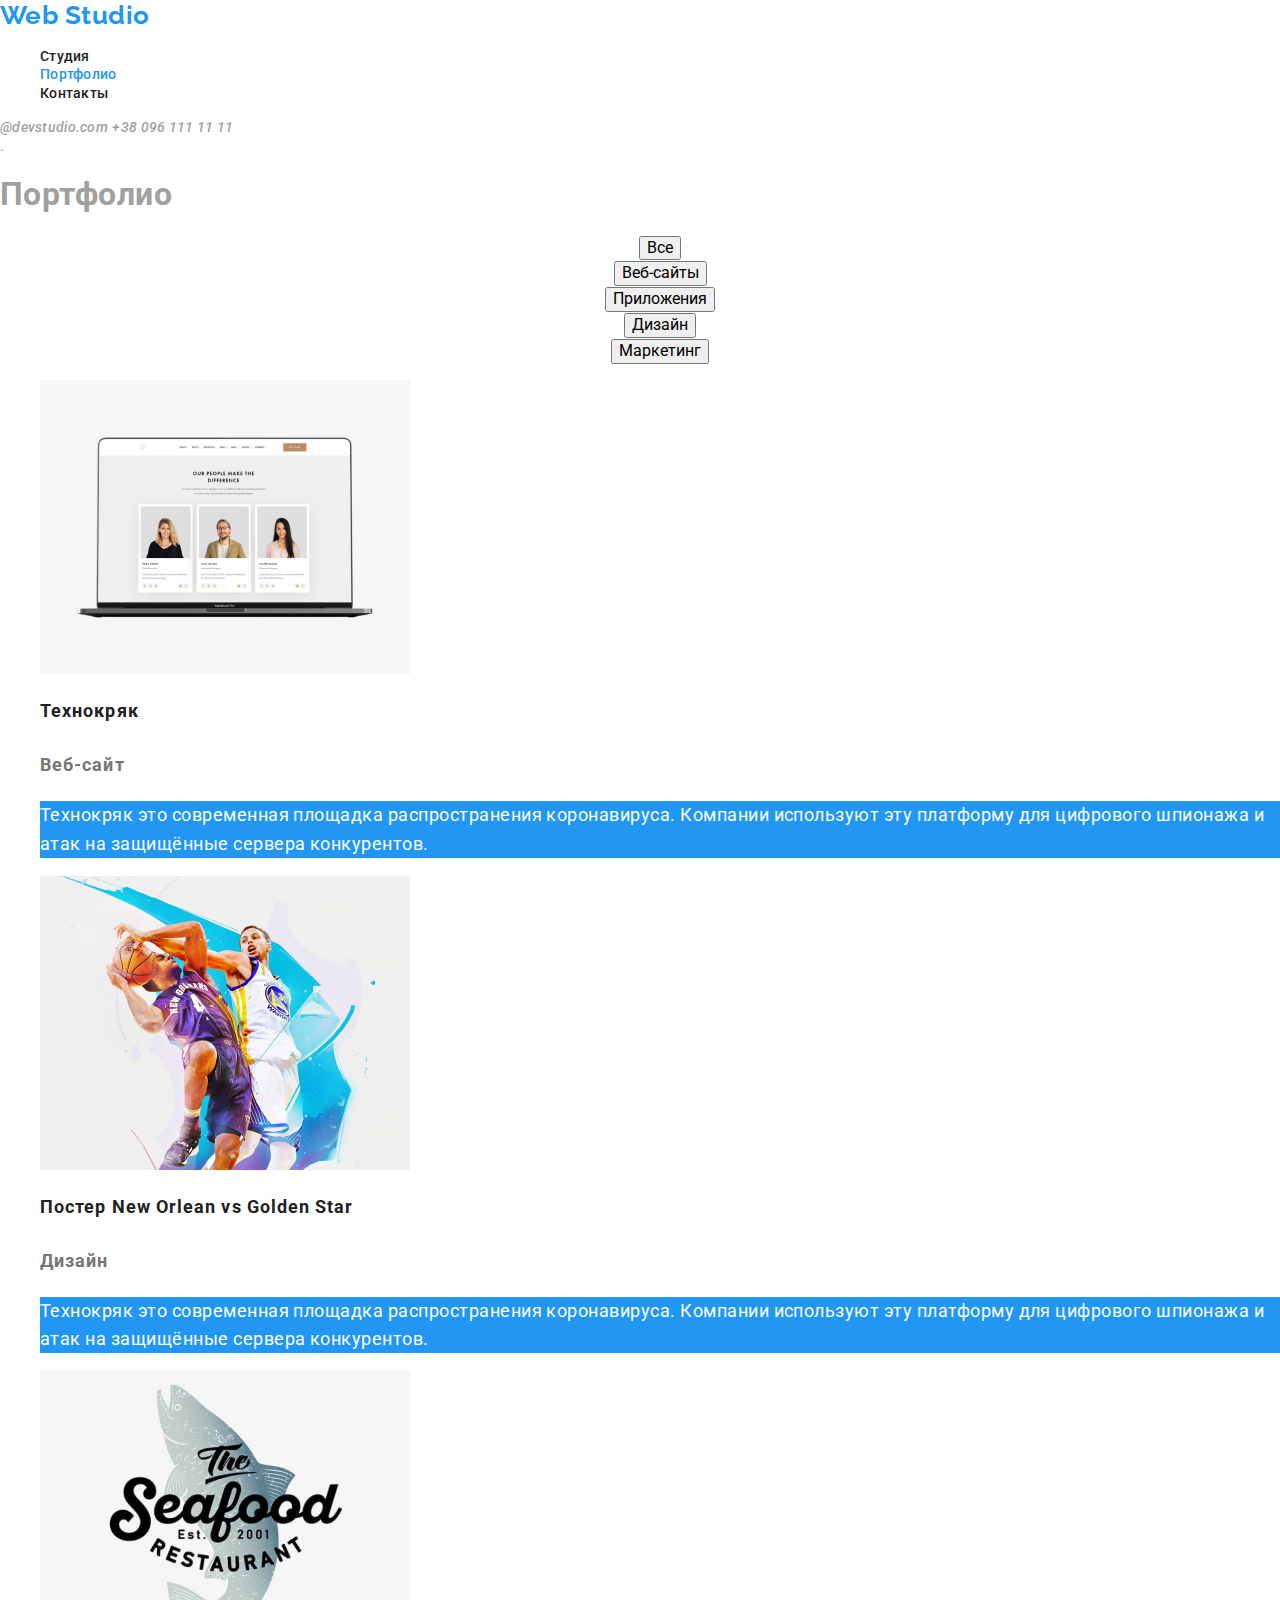
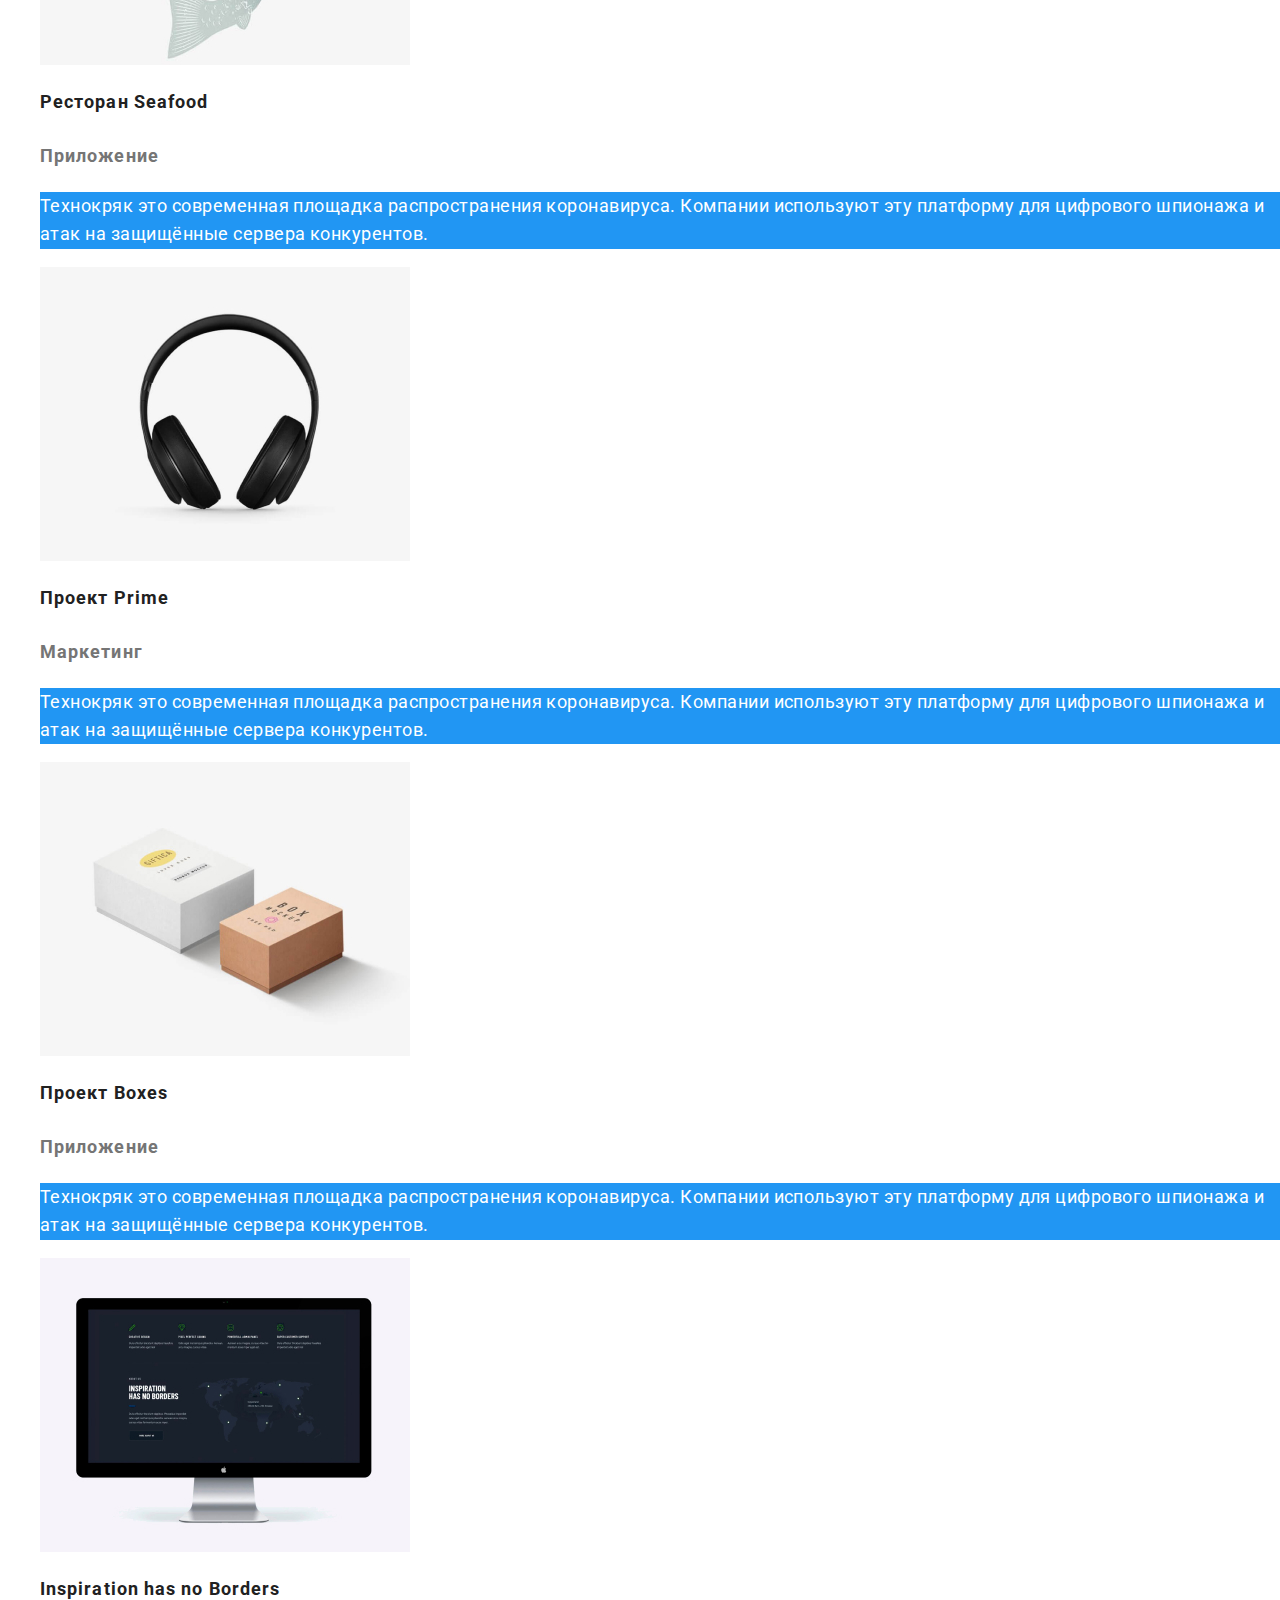
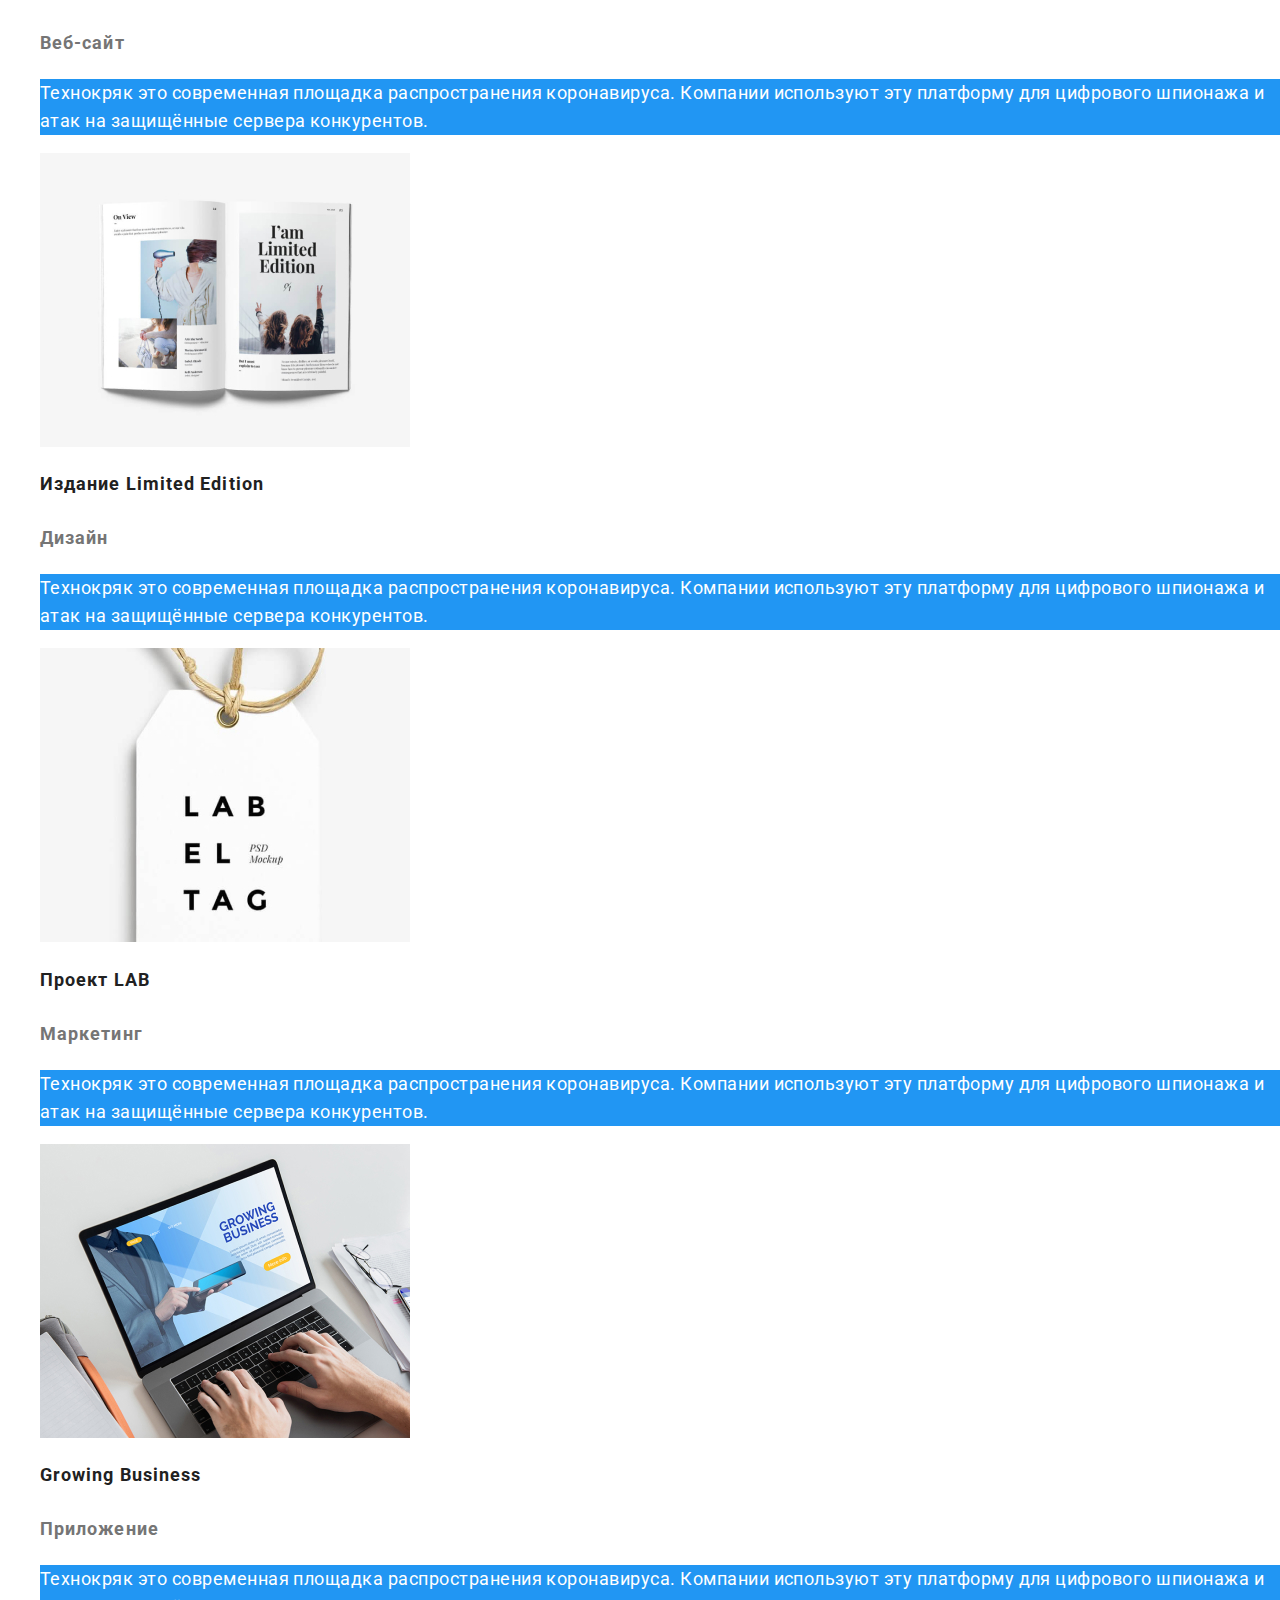
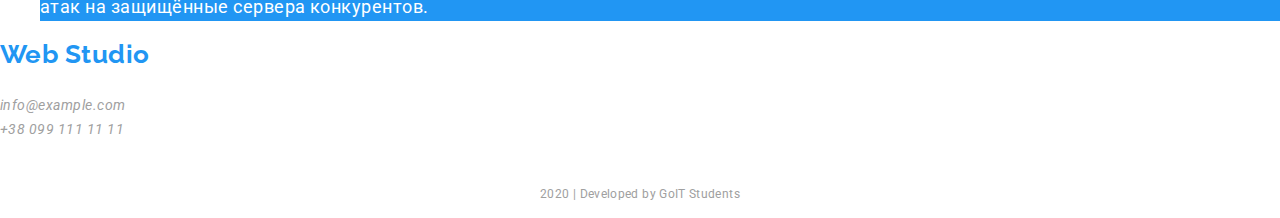
==== portfolio.html @ 9e02251f "clone repository" ====
<!DOCTYPE html>
<html lang="ru">
  <head>
    <meta charset="UTF-8" />
    <meta name="viewport" content="width=device-width, initial-scale=1.0" />
    <title>Document</title>
    <link
      href="https://fonts.googleapis.com/css2?family=Raleway:wght@700&family=Roboto:wght@400;500;700&display=swap"
      rel="stylesheet"
    />
    <link
      rel="stylesheet"
      href="https://cdnjs.cloudflare.com/ajax/libs/modern-normalize/0.6.0/modern-normalize.min.css"
    />
    <link rel="stylesheet" href="./css/styles.css" />
  </head>
  <body class="page">
    <header>
      <nav>
        <a href="./index.html" class="logo"> Web Studio</a>
        <ul class="site-nav">
          <li><a href="./index.html" class="link">Студия</a></li>
          <li><a href="./portfolio.html" class="link current">Портфолио</a></li>
          <li><a href="" class="link">Контакты</a></li>
        </ul>
      </nav>
      <address class="auth-nav">
        <a href="info@devstudio.com" class="adress-link"> @devstudio.com</a>
        <a href="tel:+380961111111" class="adress-link"> +38 096 111 11 11</a>
      </address>
    </header>
    .
    <main>
      <section class="portfolio-page">
        <h1>Портфолио</h1>
        <ul class="button-link">
          <li><button type="button">Все</button></li>
          <li><button type="button">Веб-сайты</button></li>
          <li><button type="button">Приложения</button></li>
          <li><button type="button">Дизайн</button></li>
          <li><button type="button">Маркетинг</button></li>
        </ul>
        <ul>
          <li>
            <a href="" class="portfolio-links">
              <img src="./img/portfolio1.jpg" alt="" />
              <h2 class="portfolio-titles">Технокряк</h2>
              <p class="portfolio-text">Веб-сайт</p>
              <p class="portfolio-text-accent">
                Технокряк это современная площадка распространения коронавируса.
                Компании используют эту платформу для цифрового шпионажа и атак
                на защищённые сервера конкурентов.
              </p>
            </a>
          </li>
          <li>
            <a href="" class="portfolio-links">
              <img src="./img/portfolio2.jpg" alt="" />
              <h2 class="portfolio-titles">Постер New Orlean vs Golden Star</h2>
              <p class="portfolio-text">Дизайн</p>
              <p class="portfolio-text-accent">
                Технокряк это современная площадка распространения коронавируса.
                Компании используют эту платформу для цифрового шпионажа и атак
                на защищённые сервера конкурентов.
              </p>
            </a>
          </li>
          <li>
            <a href="" class="portfolio-links">
              <img src="./img/portfolio3.jpg" alt="" />
              <h2 class="portfolio-titles">Ресторан Seafood</h2>
              <p class="portfolio-text">Приложение</p>
              <p class="portfolio-text-accent">
                Технокряк это современная площадка распространения коронавируса.
                Компании используют эту платформу для цифрового шпионажа и атак
                на защищённые сервера конкурентов.
              </p>
            </a>
          </li>
          <li>
            <a href="" class="portfolio-links">
              <img src="./img/portfolio4.jpg" alt="" />
              <h2 class="portfolio-titles">Проект Prime</h2>
              <p class="portfolio-text">Маркетинг</p>
              <p class="portfolio-text-accent">
                Технокряк это современная площадка распространения коронавируса.
                Компании используют эту платформу для цифрового шпионажа и атак
                на защищённые сервера конкурентов.
              </p>
            </a>
          </li>
          <li>
            <a href="" class="portfolio-links">
              <img src="./img/portfolio5.jpg" alt="" />
              <h2 class="portfolio-titles">Проект Boxes</h2>
              <p class="portfolio-text">Приложение</p>
              <p class="portfolio-text-accent">
                Технокряк это современная площадка распространения коронавируса.
                Компании используют эту платформу для цифрового шпионажа и атак
                на защищённые сервера конкурентов.
              </p>
            </a>
          </li>
          <li>
            <a href="" class="portfolio-links">
              <img src="./img/portfolio6.jpg" alt="" />
              <h2 class="portfolio-titles">Inspiration has no Borders</h2>
              <p class="portfolio-text">Веб-сайт</p>
              <p class="portfolio-text-accent">
                Технокряк это современная площадка распространения коронавируса.
                Компании используют эту платформу для цифрового шпионажа и атак
                на защищённые сервера конкурентов.
              </p>
            </a>
          </li>
          <li>
            <a href="" class="portfolio-links">
              <img src="./img/portfolio7.jpg" alt="" />
              <h2 class="portfolio-titles">Издание Limited Edition</h2>
              <p class="portfolio-text">Дизайн</p>
              <p class="portfolio-text-accent">
                Технокряк это современная площадка распространения коронавируса.
                Компании используют эту платформу для цифрового шпионажа и атак
                на защищённые сервера конкурентов.
              </p>
            </a>
          </li>
          <li>
            <a href="" class="portfolio-links">
              <img src="./img/portfolio8.jpg" alt="" />
              <h2 class="portfolio-titles">Проект LAB</h2>
              <p class="portfolio-text">Маркетинг</p>
              <p class="portfolio-text-accent">
                Технокряк это современная площадка распространения коронавируса.
                Компании используют эту платформу для цифрового шпионажа и атак
                на защищённые сервера конкурентов.
              </p>
            </a>
          </li>
          <li>
            <a href="" class="portfolio-links">
              <img src="./img/portfolio9.jpg" alt="" />
              <h2 class="portfolio-titles">Growing Business</h2>
              <p class="portfolio-text">Приложение</p>
              <p class="portfolio-text-accent">
                Технокряк это современная площадка распространения коронавируса.
                Компании используют эту платформу для цифрового шпионажа и атак
                на защищённые сервера конкурентов.
              </p>
            </a>
          </li>
        </ul>
      </section>
    </main>
    <footer>
      <div>
        <a href="./index.html" class="logo">Web Studio</a>
        <address>
          <span class="footer-title">г. Киев, пр-т Леси Украинки, 26</span>
          <br />
          <a href="info@example.com" class="footer-adress">info@example.com</a>
          <br />
          <a href="+380991111111" class="footer-adress">+38 099 111 11 11</a>
        </address>
      </div>
      <div>
        <b class="footer-title">присоединяйтесь</b>
        <ul>
          <li>
            <a
              href=""
              aria-label="ссылка на Instagram"
              class="socials-link"
            ></a>
          </li>
          <li><a href="" aria-label="Twitter" class="socials-link"></a></li>
          <li><a href="" aria-label="Facebook" class="socials-link"></a></li>
          <li><a href="" aria-label="linkedin" class="socials-link"></a></li>
        </ul>
      </div>
      <p class="last-line">2020 | Developed by GoIT Students</p>
    </footer>
  </body>
</html>
---- css/styles.css ----
:root {
  --primary-text-color: #a0a0a0;
  --title-text-color: #212121;
  --white-title-text-color: #ffffff;
  --accent-color: #2196f3;
  --footer-text-color: rgba(255, 255, 255, 0.6);
  --last-content: rgba(255, 255, 255, 0.4);
  --portfolio-button: #F5F4FA;
  --portfolio-text: #757575;
}
.page {
  background-color: var(--white-title-text-color);
  color: var(--primary-text-color);

  font-family: Roboto, sans-serif;
  letter-spacing: 0.03em;
}
ul {
  list-style: none;
}
.logo {
  color: var(--accent-color);
  font-family: Raleway, sans-serif;
  text-decoration: none;

  font-weight: 700;
  font-size: 26px;
  line-height: 1.19;
}
/*site-nav*/

.site-nav .link {
  color: var(--title-text-color);
  letter-spacing: 0.02em;
  text-decoration: none;

  font-weight: 500;
  font-size: 14px;
  line-height: 1.14;
}
.site-nav .link:hover,
.site-nav .link:focus {
  color: var(--accent-color);
}
.site-nav .link.current {
  color: var(--accent-color);
}
.auth-nav .adress-link {
  color: var(--primary-text-color);
  letter-spacing: 0.02em;
  text-decoration: none;

  font-weight: 500;
  font-size: 14px;
  line-height: 1.14;
}
.adress-link:hover,
.adress-link:focus {
  color: var(--accent-color);
}
/* main*/
.hero {
  letter-spacing: 0.06em;
}
.hero .hero-title,
.hero .hero-link {
  color: var(--white-title-text-color);
}
.hero .hero-title {
  font-weight: 900;
  font-size: 44px;
  line-height: 1.36;
  text-align: center;
  text-transform: uppercase;
}
.hero .button {
  font-weight: 700;
  font-size: 16px;
  line-height: 1.87;
  display: flex;
  align-items: center;
  text-align: center;
  text-decoration: none;
}

.section-title {
  color: var(--title-text-color);

  font-weight: 700;
  font-size: 36px;
  line-height: 1.17;
  text-align: center;
}
.advantages .advantages-title {
  color: var(--title-text-color);

  font-weight: 700;
  font-size: 14px;
  line-height: 1.14;
  text-transform: uppercase;
}
.advantages-text {
  font-size: 14px;
  line-height: 1.71;
}
.specialty-title {
  color: var(--white-title-text-color);

  font-weight: 700;
  font-size: 14px;
  line-height: 1.14;
  text-align: center;
  text-transform: uppercase;
}
.team-title {
  color: var(--title-text-color);

  font-weight: 500;
  font-size: 16px;
  line-height: 1.18;
  text-align: center;
}
.team-link:hover,
.team-link:focus {
  color: var(--accent-color);
}
.team-worker {
  font-size: 16px;
  line-height: 1.18;
  text-align: center;
}
.customers-link:hover,
.customers-link:focus {
  color: var(--accent-color);
}
.button {
  color: var(--white-title-text-color);
  background-color: var(--accent-color);
  font-family: inherit;
}
/*footer*/
.socials-link:hover,
.socials-link:focus {
  color: var(--accent-color);
}
.footer-title {
  color: var(--white-title-text-color);
  font-size: 14px;
  line-height: 1.71;
}
.footer-adress {
  color: var(--primary-text-color);
  font-size: 14px;
  line-height: 1.71;
  text-decoration: none;
}
.socials-link:hover,
.socials-link:focus {
  color: var(--accent-color);
}
.last-line {
  font-size: 12px;
  line-height: 2;
  text-align: center;
  letter-spacing: 0.03em;
}
/*portfolio*/
.button-link {
  color: var(--title-text-color);
  background-color: var(--portfolio-button)

  font-weight: 500;
  font-size: 16px;
  line-height: 1.62;
  text-align: center;
  
}
.portfolio-titles {
  color: var(--title-text-color);

  font-weight: 700;
  font-size: 18px;
  line-height: 2;
  letter-spacing: 0.06em;
}
.portfolio-text {
  color: var(--portfolio-text);
  font-weight: 700;
  font-size: 18px;
  line-height: 2;
  letter-spacing: 0.06em;
}
.portfolio-text-accent {
  color: var(--white-title-text-color);
  background-color: var(--accent-color);

  font-size: 18px;
  line-height: 1.56;
}
.portfolio-links {
  text-decoration: none;
}
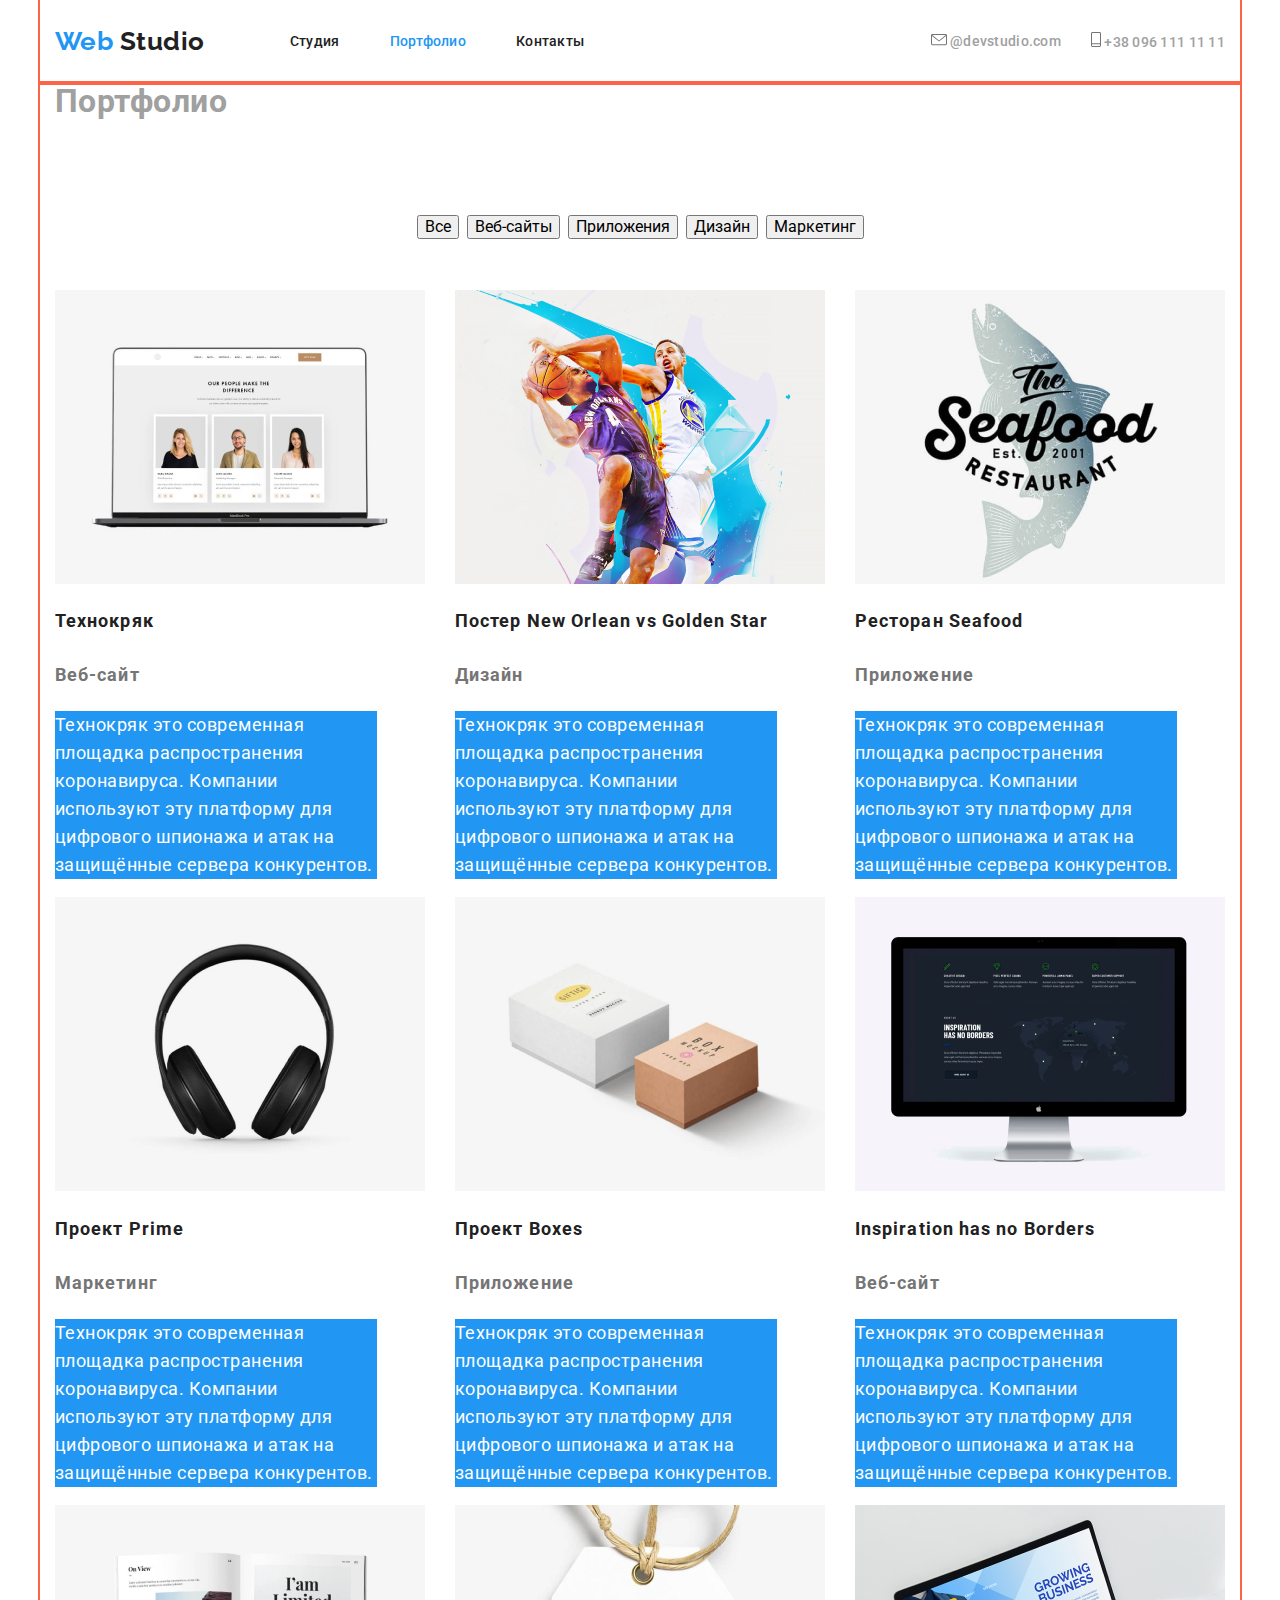
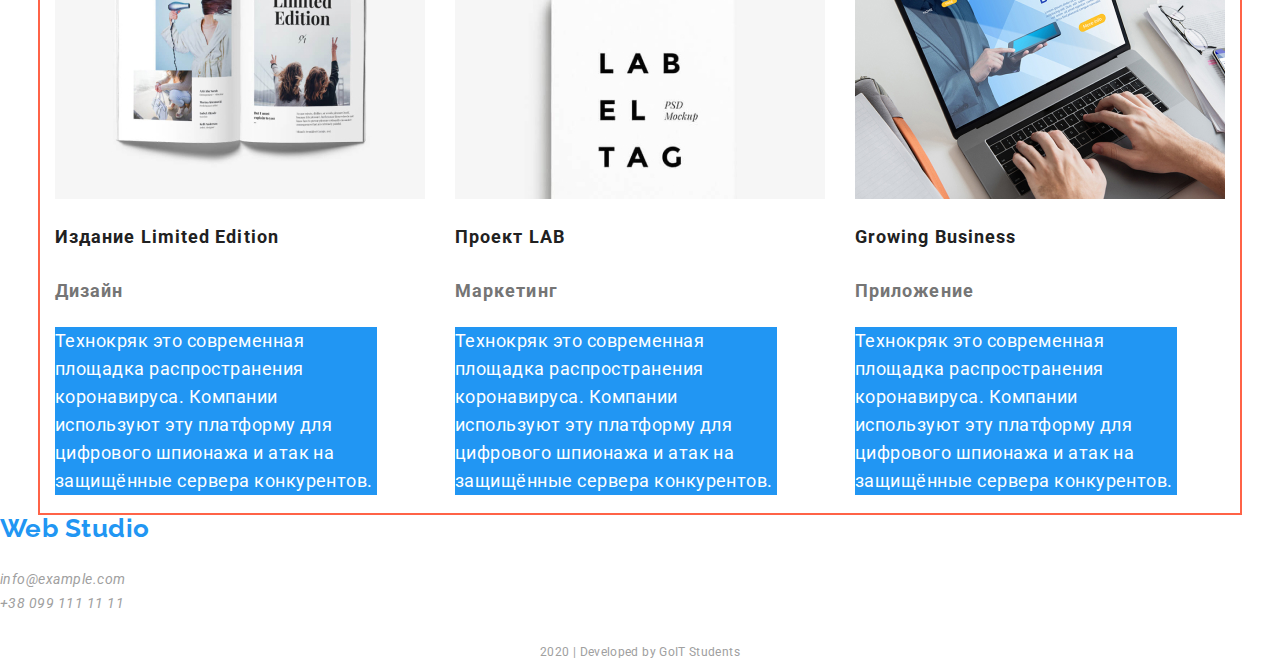
==== commit bb22a0e4: "half" ====
--- a/portfolio.html
+++ b/portfolio.html
@@ -1,184 +1,209 @@
-<!DOCTYPE html>
-<html lang="ru">
-  <head>
-    <meta charset="UTF-8" />
-    <meta name="viewport" content="width=device-width, initial-scale=1.0" />
-    <title>Document</title>
-    <link
-      href="https://fonts.googleapis.com/css2?family=Raleway:wght@700&family=Roboto:wght@400;500;700&display=swap"
-      rel="stylesheet"
-    />
-    <link
-      rel="stylesheet"
-      href="https://cdnjs.cloudflare.com/ajax/libs/modern-normalize/0.6.0/modern-normalize.min.css"
-    />
-    <link rel="stylesheet" href="./css/styles.css" />
-  </head>
-  <body class="page">
-    <header>
-      <nav>
-        <a href="./index.html" class="logo"> Web Studio</a>
-        <ul class="site-nav">
-          <li><a href="./index.html" class="link">Студия</a></li>
-          <li><a href="./portfolio.html" class="link current">Портфолио</a></li>
-          <li><a href="" class="link">Контакты</a></li>
-        </ul>
-      </nav>
-      <address class="auth-nav">
-        <a href="info@devstudio.com" class="adress-link"> @devstudio.com</a>
-        <a href="tel:+380961111111" class="adress-link"> +38 096 111 11 11</a>
-      </address>
-    </header>
-    .
-    <main>
-      <section class="portfolio-page">
-        <h1>Портфолио</h1>
-        <ul class="button-link">
-          <li><button type="button">Все</button></li>
-          <li><button type="button">Веб-сайты</button></li>
-          <li><button type="button">Приложения</button></li>
-          <li><button type="button">Дизайн</button></li>
-          <li><button type="button">Маркетинг</button></li>
-        </ul>
-        <ul>
-          <li>
-            <a href="" class="portfolio-links">
-              <img src="./img/portfolio1.jpg" alt="" />
-              <h2 class="portfolio-titles">Технокряк</h2>
-              <p class="portfolio-text">Веб-сайт</p>
-              <p class="portfolio-text-accent">
-                Технокряк это современная площадка распространения коронавируса.
-                Компании используют эту платформу для цифрового шпионажа и атак
-                на защищённые сервера конкурентов.
-              </p>
-            </a>
-          </li>
-          <li>
-            <a href="" class="portfolio-links">
-              <img src="./img/portfolio2.jpg" alt="" />
-              <h2 class="portfolio-titles">Постер New Orlean vs Golden Star</h2>
-              <p class="portfolio-text">Дизайн</p>
-              <p class="portfolio-text-accent">
-                Технокряк это современная площадка распространения коронавируса.
-                Компании используют эту платформу для цифрового шпионажа и атак
-                на защищённые сервера конкурентов.
-              </p>
-            </a>
-          </li>
-          <li>
-            <a href="" class="portfolio-links">
-              <img src="./img/portfolio3.jpg" alt="" />
-              <h2 class="portfolio-titles">Ресторан Seafood</h2>
-              <p class="portfolio-text">Приложение</p>
-              <p class="portfolio-text-accent">
-                Технокряк это современная площадка распространения коронавируса.
-                Компании используют эту платформу для цифрового шпионажа и атак
-                на защищённые сервера конкурентов.
-              </p>
-            </a>
-          </li>
-          <li>
-            <a href="" class="portfolio-links">
-              <img src="./img/portfolio4.jpg" alt="" />
-              <h2 class="portfolio-titles">Проект Prime</h2>
-              <p class="portfolio-text">Маркетинг</p>
-              <p class="portfolio-text-accent">
-                Технокряк это современная площадка распространения коронавируса.
-                Компании используют эту платформу для цифрового шпионажа и атак
-                на защищённые сервера конкурентов.
-              </p>
-            </a>
-          </li>
-          <li>
-            <a href="" class="portfolio-links">
-              <img src="./img/portfolio5.jpg" alt="" />
-              <h2 class="portfolio-titles">Проект Boxes</h2>
-              <p class="portfolio-text">Приложение</p>
-              <p class="portfolio-text-accent">
-                Технокряк это современная площадка распространения коронавируса.
-                Компании используют эту платформу для цифрового шпионажа и атак
-                на защищённые сервера конкурентов.
-              </p>
-            </a>
-          </li>
-          <li>
-            <a href="" class="portfolio-links">
-              <img src="./img/portfolio6.jpg" alt="" />
-              <h2 class="portfolio-titles">Inspiration has no Borders</h2>
-              <p class="portfolio-text">Веб-сайт</p>
-              <p class="portfolio-text-accent">
-                Технокряк это современная площадка распространения коронавируса.
-                Компании используют эту платформу для цифрового шпионажа и атак
-                на защищённые сервера конкурентов.
-              </p>
-            </a>
-          </li>
-          <li>
-            <a href="" class="portfolio-links">
-              <img src="./img/portfolio7.jpg" alt="" />
-              <h2 class="portfolio-titles">Издание Limited Edition</h2>
-              <p class="portfolio-text">Дизайн</p>
-              <p class="portfolio-text-accent">
-                Технокряк это современная площадка распространения коронавируса.
-                Компании используют эту платформу для цифрового шпионажа и атак
-                на защищённые сервера конкурентов.
-              </p>
-            </a>
-          </li>
-          <li>
-            <a href="" class="portfolio-links">
-              <img src="./img/portfolio8.jpg" alt="" />
-              <h2 class="portfolio-titles">Проект LAB</h2>
-              <p class="portfolio-text">Маркетинг</p>
-              <p class="portfolio-text-accent">
-                Технокряк это современная площадка распространения коронавируса.
-                Компании используют эту платформу для цифрового шпионажа и атак
-                на защищённые сервера конкурентов.
-              </p>
-            </a>
-          </li>
-          <li>
-            <a href="" class="portfolio-links">
-              <img src="./img/portfolio9.jpg" alt="" />
-              <h2 class="portfolio-titles">Growing Business</h2>
-              <p class="portfolio-text">Приложение</p>
-              <p class="portfolio-text-accent">
-                Технокряк это современная площадка распространения коронавируса.
-                Компании используют эту платформу для цифрового шпионажа и атак
-                на защищённые сервера конкурентов.
-              </p>
-            </a>
-          </li>
-        </ul>
-      </section>
-    </main>
-    <footer>
-      <div>
-        <a href="./index.html" class="logo">Web Studio</a>
-        <address>
-          <span class="footer-title">г. Киев, пр-т Леси Украинки, 26</span>
-          <br />
-          <a href="info@example.com" class="footer-adress">info@example.com</a>
-          <br />
-          <a href="+380991111111" class="footer-adress">+38 099 111 11 11</a>
-        </address>
-      </div>
-      <div>
-        <b class="footer-title">присоединяйтесь</b>
-        <ul>
-          <li>
-            <a
-              href=""
-              aria-label="ссылка на Instagram"
-              class="socials-link"
-            ></a>
-          </li>
-          <li><a href="" aria-label="Twitter" class="socials-link"></a></li>
-          <li><a href="" aria-label="Facebook" class="socials-link"></a></li>
-          <li><a href="" aria-label="linkedin" class="socials-link"></a></li>
-        </ul>
-      </div>
-      <p class="last-line">2020 | Developed by GoIT Students</p>
-    </footer>
-  </body>
-</html>
+<!DOCTYPE html>
+<html lang="ru">
+  <head>
+    <meta charset="UTF-8" />
+    <meta name="viewport" content="width=device-width, initial-scale=1.0" />
+    <title>Document</title>
+    <link
+      href="https://fonts.googleapis.com/css2?family=Raleway:wght@700&family=Roboto:wght@400;500;700&display=swap"
+      rel="stylesheet"
+    />
+    <link
+      rel="stylesheet"
+      href="https://cdnjs.cloudflare.com/ajax/libs/modern-normalize/0.6.0/modern-normalize.min.css"
+    />
+    <link rel="stylesheet" href="./css/styles.css" />
+  </head>
+  <body class="page">
+    <header>
+      <div class="container header">
+        <a href="./index.html" class="logo">
+          Web <span class="logo-color">Studio</span></a
+        >
+        <nav class="header-nav">
+          <ul class="site-nav">
+            <li class="item">
+              <a href="./index.html" class="link">Студия</a>
+            </li>
+            <li class="item">
+              <a href="./portfolio.html" class="link link current">Портфолио</a>
+            </li>
+            <li class="item"><a href="" class="link">Контакты</a></li>
+          </ul>
+        </nav>
+        <ul class="auth-nav">
+          <li class="adress">
+            <a href="info@devstudio.com" class="adress-link"
+              ><img src="./img/mail.svg" alt="письмо" /> @devstudio.com</a
+            >
+          </li>
+          <li class="adress">
+            <a href="tel:+380961111111" class="adress-link"
+              ><img src="./img/phone.svg" alt="телефон" /> +38 096 111 11 11</a
+            >
+          </li>
+        </ul>
+      </div>
+    </header>
+    <main>
+      <section class="portfolio-page">
+        <div class="container">
+          <h1 class="portfolio-main-title">Портфолио</h1>
+          <ul class="button-link">
+            <li class="button-item"><button type="button">Все</button></li>
+            <li class="button-item">
+              <button type="button">Веб-сайты</button>
+            </li>
+            <li class="button-item">
+              <button type="button">Приложения</button>
+            </li>
+            <li class="button-item"><button type="button">Дизайн</button></li>
+            <li class="button-item">
+              <button type="button">Маркетинг</button>
+            </li>
+          </ul>
+          <ul class="portfolio-list">
+            <li class="portfolio-item">
+              <a href="" class="portfolio-links">
+                <img src="./img/portfolio1.jpg" alt="" width="370" />
+                <h2 class="portfolio-titles">Технокряк</h2>
+                <p class="portfolio-text">Веб-сайт</p>
+                <p class="portfolio-text-accent">
+                  Технокряк это современная площадка распространения
+                  коронавируса. Компании используют эту платформу для цифрового
+                  шпионажа и атак на защищённые сервера конкурентов.
+                </p>
+              </a>
+            </li>
+            <li class="portfolio-item">
+              <a href="" class="portfolio-links">
+                <img src="./img/portfolio2.jpg" alt="" width="370" />
+                <h2 class="portfolio-titles">
+                  Постер New Orlean vs Golden Star
+                </h2>
+                <p class="portfolio-text">Дизайн</p>
+                <p class="portfolio-text-accent">
+                  Технокряк это современная площадка распространения
+                  коронавируса. Компании используют эту платформу для цифрового
+                  шпионажа и атак на защищённые сервера конкурентов.
+                </p>
+              </a>
+            </li>
+            <li class="portfolio-item">
+              <a href="" class="portfolio-links">
+                <img src="./img/portfolio3.jpg" alt="" width="370" />
+                <h2 class="portfolio-titles">Ресторан Seafood</h2>
+                <p class="portfolio-text">Приложение</p>
+                <p class="portfolio-text-accent">
+                  Технокряк это современная площадка распространения
+                  коронавируса. Компании используют эту платформу для цифрового
+                  шпионажа и атак на защищённые сервера конкурентов.
+                </p>
+              </a>
+            </li>
+            <li class="portfolio-item">
+              <a href="" class="portfolio-links">
+                <img src="./img/portfolio4.jpg" alt="" width="370" />
+                <h2 class="portfolio-titles">Проект Prime</h2>
+                <p class="portfolio-text">Маркетинг</p>
+                <p class="portfolio-text-accent">
+                  Технокряк это современная площадка распространения
+                  коронавируса. Компании используют эту платформу для цифрового
+                  шпионажа и атак на защищённые сервера конкурентов.
+                </p>
+              </a>
+            </li>
+            <li class="portfolio-item">
+              <a href="" class="portfolio-links">
+                <img src="./img/portfolio5.jpg" alt="" width="370" />
+                <h2 class="portfolio-titles">Проект Boxes</h2>
+                <p class="portfolio-text">Приложение</p>
+                <p class="portfolio-text-accent">
+                  Технокряк это современная площадка распространения
+                  коронавируса. Компании используют эту платформу для цифрового
+                  шпионажа и атак на защищённые сервера конкурентов.
+                </p>
+              </a>
+            </li>
+            <li class="portfolio-item">
+              <a href="" class="portfolio-links">
+                <img src="./img/portfolio6.jpg" alt="" width="370" />
+                <h2 class="portfolio-titles">Inspiration has no Borders</h2>
+                <p class="portfolio-text">Веб-сайт</p>
+                <p class="portfolio-text-accent">
+                  Технокряк это современная площадка распространения
+                  коронавируса. Компании используют эту платформу для цифрового
+                  шпионажа и атак на защищённые сервера конкурентов.
+                </p>
+              </a>
+            </li>
+            <li class="portfolio-item">
+              <a href="" class="portfolio-links">
+                <img src="./img/portfolio7.jpg" alt="" width="370" />
+                <h2 class="portfolio-titles">Издание Limited Edition</h2>
+                <p class="portfolio-text">Дизайн</p>
+                <p class="portfolio-text-accent">
+                  Технокряк это современная площадка распространения
+                  коронавируса. Компании используют эту платформу для цифрового
+                  шпионажа и атак на защищённые сервера конкурентов.
+                </p>
+              </a>
+            </li>
+            <li class="portfolio-item">
+              <a href="" class="portfolio-links">
+                <img src="./img/portfolio8.jpg" alt="" width="370" />
+                <h2 class="portfolio-titles">Проект LAB</h2>
+                <p class="portfolio-text">Маркетинг</p>
+                <p class="portfolio-text-accent">
+                  Технокряк это современная площадка распространения
+                  коронавируса. Компании используют эту платформу для цифрового
+                  шпионажа и атак на защищённые сервера конкурентов.
+                </p>
+              </a>
+            </li>
+            <li class="portfolio-item">
+              <a href="" class="portfolio-links">
+                <img src="./img/portfolio9.jpg" alt="" width="370" />
+                <h2 class="portfolio-titles">Growing Business</h2>
+                <p class="portfolio-text">Приложение</p>
+                <p class="portfolio-text-accent">
+                  Технокряк это современная площадка распространения
+                  коронавируса. Компании используют эту платформу для цифрового
+                  шпионажа и атак на защищённые сервера конкурентов.
+                </p>
+              </a>
+            </li>
+          </ul>
+        </div>
+      </section>
+    </main>
+    <footer>
+      <div>
+        <a href="./index.html" class="logo">Web Studio</a>
+        <address>
+          <span class="footer-title">г. Киев, пр-т Леси Украинки, 26</span>
+          <br />
+          <a href="info@example.com" class="footer-adress">info@example.com</a>
+          <br />
+          <a href="+380991111111" class="footer-adress">+38 099 111 11 11</a>
+        </address>
+      </div>
+      <div>
+        <b class="footer-title">присоединяйтесь</b>
+        <ul>
+          <li>
+            <a
+              href=""
+              aria-label="ссылка на Instagram"
+              class="socials-link"
+            ></a>
+          </li>
+          <li><a href="" aria-label="Twitter" class="socials-link"></a></li>
+          <li><a href="" aria-label="Facebook" class="socials-link"></a></li>
+          <li><a href="" aria-label="linkedin" class="socials-link"></a></li>
+        </ul>
+      </div>
+      <p class="last-line">2020 | Developed by GoIT Students</p>
+    </footer>
+  </body>
+</html>
--- a/css/styles.css
+++ b/css/styles.css
@@ -1,202 +1,372 @@
-:root {
-  --primary-text-color: #a0a0a0;
-  --title-text-color: #212121;
-  --white-title-text-color: #ffffff;
-  --accent-color: #2196f3;
-  --footer-text-color: rgba(255, 255, 255, 0.6);
-  --last-content: rgba(255, 255, 255, 0.4);
-  --portfolio-button: #F5F4FA;
-  --portfolio-text: #757575;
-}
-.page {
-  background-color: var(--white-title-text-color);
-  color: var(--primary-text-color);
-
-  font-family: Roboto, sans-serif;
-  letter-spacing: 0.03em;
-}
-ul {
-  list-style: none;
-}
-.logo {
-  color: var(--accent-color);
-  font-family: Raleway, sans-serif;
-  text-decoration: none;
-
-  font-weight: 700;
-  font-size: 26px;
-  line-height: 1.19;
-}
-/*site-nav*/
-
-.site-nav .link {
-  color: var(--title-text-color);
-  letter-spacing: 0.02em;
-  text-decoration: none;
-
-  font-weight: 500;
-  font-size: 14px;
-  line-height: 1.14;
-}
-.site-nav .link:hover,
-.site-nav .link:focus {
-  color: var(--accent-color);
-}
-.site-nav .link.current {
-  color: var(--accent-color);
-}
-.auth-nav .adress-link {
-  color: var(--primary-text-color);
-  letter-spacing: 0.02em;
-  text-decoration: none;
-
-  font-weight: 500;
-  font-size: 14px;
-  line-height: 1.14;
-}
-.adress-link:hover,
-.adress-link:focus {
-  color: var(--accent-color);
-}
-/* main*/
-.hero {
-  letter-spacing: 0.06em;
-}
-.hero .hero-title,
-.hero .hero-link {
-  color: var(--white-title-text-color);
-}
-.hero .hero-title {
-  font-weight: 900;
-  font-size: 44px;
-  line-height: 1.36;
-  text-align: center;
-  text-transform: uppercase;
-}
-.hero .button {
-  font-weight: 700;
-  font-size: 16px;
-  line-height: 1.87;
-  display: flex;
-  align-items: center;
-  text-align: center;
-  text-decoration: none;
-}
-
-.section-title {
-  color: var(--title-text-color);
-
-  font-weight: 700;
-  font-size: 36px;
-  line-height: 1.17;
-  text-align: center;
-}
-.advantages .advantages-title {
-  color: var(--title-text-color);
-
-  font-weight: 700;
-  font-size: 14px;
-  line-height: 1.14;
-  text-transform: uppercase;
-}
-.advantages-text {
-  font-size: 14px;
-  line-height: 1.71;
-}
-.specialty-title {
-  color: var(--white-title-text-color);
-
-  font-weight: 700;
-  font-size: 14px;
-  line-height: 1.14;
-  text-align: center;
-  text-transform: uppercase;
-}
-.team-title {
-  color: var(--title-text-color);
-
-  font-weight: 500;
-  font-size: 16px;
-  line-height: 1.18;
-  text-align: center;
-}
-.team-link:hover,
-.team-link:focus {
-  color: var(--accent-color);
-}
-.team-worker {
-  font-size: 16px;
-  line-height: 1.18;
-  text-align: center;
-}
-.customers-link:hover,
-.customers-link:focus {
-  color: var(--accent-color);
-}
-.button {
-  color: var(--white-title-text-color);
-  background-color: var(--accent-color);
-  font-family: inherit;
-}
-/*footer*/
-.socials-link:hover,
-.socials-link:focus {
-  color: var(--accent-color);
-}
-.footer-title {
-  color: var(--white-title-text-color);
-  font-size: 14px;
-  line-height: 1.71;
-}
-.footer-adress {
-  color: var(--primary-text-color);
-  font-size: 14px;
-  line-height: 1.71;
-  text-decoration: none;
-}
-.socials-link:hover,
-.socials-link:focus {
-  color: var(--accent-color);
-}
-.last-line {
-  font-size: 12px;
-  line-height: 2;
-  text-align: center;
-  letter-spacing: 0.03em;
-}
-/*portfolio*/
-.button-link {
-  color: var(--title-text-color);
-  background-color: var(--portfolio-button)
-
-  font-weight: 500;
-  font-size: 16px;
-  line-height: 1.62;
-  text-align: center;
-  
-}
-.portfolio-titles {
-  color: var(--title-text-color);
-
-  font-weight: 700;
-  font-size: 18px;
-  line-height: 2;
-  letter-spacing: 0.06em;
-}
-.portfolio-text {
-  color: var(--portfolio-text);
-  font-weight: 700;
-  font-size: 18px;
-  line-height: 2;
-  letter-spacing: 0.06em;
-}
-.portfolio-text-accent {
-  color: var(--white-title-text-color);
-  background-color: var(--accent-color);
-
-  font-size: 18px;
-  line-height: 1.56;
-}
-.portfolio-links {
-  text-decoration: none;
+
+:root {
+  --primary-text-color: #a0a0a0;
+  --title-text-color: #212121;
+  --white-title-text-color: #ffffff;
+  --accent-color: #2196f3;
+  --footer-text-color: rgba(255, 255, 255, 0.6);
+  --last-content: rgba(255, 255, 255, 0.4);
+  --portfolio-button: #F5F4FA;
+  --portfolio-text: #757575;
+  --background-color-footer: #2F303A;
+}
+
+
+
+.page {
+  background-color: var(--white-title-text-color);
+  color: var(--primary-text-color);
+
+  font-family: Roboto, sans-serif;
+  letter-spacing: 0.03em;
+}
+ul {
+  list-style: none;
+  margin-top: 0px;
+  margin-bottom: 0px;
+}
+.logo {
+  color: var(--accent-color);
+  font-family: Raleway, sans-serif;
+  text-decoration: none;
+
+  font-weight: 700;
+  font-size: 26px;
+  line-height: 1.19;
+  margin-right: 85px;
+}
+.logo-color {
+  color: var(--title-text-color);
+}
+.logo-color-footer {
+  color: var(--white-title-text-color);
+}
+.container {
+  margin-left: auto;
+  margin-right: auto;
+  width: 1200px;
+  padding-left: 15px;
+  padding-right: 15px;
+  outline: 2px solid tomato;
+}
+.section {
+  padding-top: 94px;
+  padding-bottom: 94px;
+}
+
+/*site-nav*/
+
+.container.header {
+  display: flex;
+  align-items: center;
+
+}
+.site-nav {
+  display: flex;
+  padding-left: 0px;
+}
+.site-nav .item:not(:last-child) {
+  margin-right: 50px;
+} 
+.site-nav .link {
+  padding-top: 32px;
+  padding-bottom: 32px;
+  display: block;
+  color: var(--title-text-color);
+  
+  letter-spacing: 0.02em;
+  text-decoration: none;
+  font-weight: 500;
+  font-size: 14px;
+  line-height: 1.14;
+  
+}
+.site-nav .link:hover,
+.site-nav .link:focus {
+  color: var(--accent-color);
+}
+.site-nav .link.current {
+  color: var(--accent-color);
+}
+.auth-nav {
+  display: flex;
+  padding-left: 0px;
+  margin-left: auto;
+  align-items: center;
+}
+.auth-nav .adress:not(:last-child) {
+  margin-right: 30px;
+}
+.auth-nav .adress-link {
+  padding-top: 32px;
+  padding-bottom: 32px;
+  display: block;
+  color: var(--primary-text-color);
+  letter-spacing: 0.02em;
+  text-decoration: none;
+
+  font-weight: 500;
+  font-size: 14px;
+  line-height: 1.14;
+}
+.adress-link:hover,
+.adress-link:focus {
+  color: var(--accent-color);
+}
+
+/* main*/
+
+.hero {
+  letter-spacing: 0.06em;
+  text-align: center;
+}
+.hero .hero-title,
+.hero .hero-link {
+  color: var(--white-title-text-color);
+}
+.hero .hero-title {
+  margin-top: 0px;
+  margin-bottom: 0px;
+  font-weight: 900;
+  font-size: 44px;
+  line-height: 1.36;
+  text-transform: uppercase;
+
+  background-color: blue;
+}
+.hero .button {
+  margin-top: 30px;
+
+  font-weight: 700;   
+  font-size: 16px;
+  line-height: 1.87;
+}
+.section-title {
+  color: var(--title-text-color);
+
+  font-weight: 700;
+  font-size: 36px;
+  line-height: 1.17;
+  text-align: center;
+  margin-top: 0px;
+  margin-bottom: 0px;
+}
+.section-title.skills {
+  margin-top: 0px;
+  margin-bottom: 0px;
+}
+.section.team-section{
+  background-color: var(--portfolio-button);
+}
+
+/*advantages*/
+
+.advantages {
+  display: flex;
+  padding-left: 0px;
+}
+.advantages .advantages-item:not(:last-child) {
+  margin-right: 30px;
+}
+.advantages-link {
+margin-left: auto;
+margin-right: auto;
+padding: 25px 100px;
+background-color: var(--portfolio-button);
+
+}
+.advantages .advantages-title {
+  color: var(--title-text-color);
+
+  margin-top: 30px;
+  margin-bottom: 0px;
+  font-weight: 700;
+  font-size: 14px;
+  line-height: 1.14;
+  text-transform: uppercase;
+}
+.advantages-title {
+  margin-top: 0px;
+  margin-bottom: 0px; 
+}
+.advantages-text {
+  font-size: 14px;
+  line-height: 1.71;
+  margin-top: 10px;
+  margin-bottom: 0px;
+}
+
+/*specialty*/
+
+.specialty {
+  margin-top: 50px;
+  display: flex;
+  padding-left: 0px;
+}
+.specialty .specialty-item:not(:last-child) {
+  margin-right: 30px;
+}
+.specialty-title {
+  color: var(--white-title-text-color); 
+  background-color: blue;
+
+  font-weight: 700;
+  font-size: 14px;
+  line-height: 1.14;
+  text-align: center;
+  text-transform: uppercase;
+  margin-top: 0px;
+  margin-bottom: 0px;
+}
+
+/*team*/
+
+.team {
+  margin-top: 50px;
+  display: flex;
+  padding-left: 0px;
+}
+.team .team-item:not(:last-child) {
+  margin-right: 30px;
+}
+.team-title {
+  color: var(--title-text-color);
+
+  margin-top: 30px;
+  margin-bottom: 0px;
+  font-weight: 500;
+  font-size: 16px;
+  line-height: 1.18;
+  text-align: center;
+}
+.team-link:hover,
+.team-link:focus {
+  color: var(--accent-color);
+}
+.team-worker {
+  font-size: 16px;
+  line-height: 1.18;
+  text-align: center;
+  margin-top: 10px;
+  margin-bottom: 0px;
+}
+
+/*customers*/
+
+.customers-link:hover,
+.customers-link:focus {
+  color: var(--accent-color);
+  
+}
+.customers {
+  margin-top: 50px;
+  display: flex;
+  padding-left: 0px;
+}
+.customers .customers-item:not(:last-child) {
+  margin-right: 30px;
+}
+.button {
+  color: var(--white-title-text-color);
+  background-color: var(--accent-color);
+
+  display: inline-block;
+  text-decoration: none;
+  border-radius: 4px;
+  padding: 10px 32px;
+  min-width: 200px;
+
+}
+/*footer*/
+.footer {
+  background-color: var(--background-color-footer);
+}
+.socials-link:hover,
+.socials-link:focus {
+  color: var(--accent-color);
+}
+.footer-title {
+  color: var(--white-title-text-color);
+  font-size: 14px;
+  line-height: 1.71;
+}
+.footer-adress {
+  color: var(--primary-text-color);
+  font-size: 14px;
+  line-height: 1.71;
+  text-decoration: none;
+}
+.socials-link:hover,
+.socials-link:focus {
+  color: var(--accent-color);
+}
+.last-line {
+  font-size: 12px;
+  line-height: 2;
+  text-align: center;
+  letter-spacing: 0.03em;
+  margin-top: 0px;
+  margin-bottom: 0px;
+}
+
+/*portfolio*/
+
+.portfolio-main-title {
+  margin-top: 0px;
+  margin-bottom: 0px;
+}
+.button-link {
+  color: var(--title-text-color);
+  background-color: var(--portfolio-button)
+
+  font-weight: 500;
+  font-size: 16px;
+  line-height: 1.62;
+  text-align: center;
+  display: flex;
+  padding-left: 0px;
+  padding-top: 94px;
+  justify-content: center;
+}
+.button-link .button-item:not(:last-child) {
+  margin-right: 8px;
+}
+.portfolio-list {
+  padding-top: 50px;
+  padding-left: 0px;
+  display: flex;
+  flex-wrap: wrap;
+}
+.portfolio-list .portfolio-item:not(:last-child) {
+  margin-right: 30px;
+
+}
+.portfolio-list .portfolio-item:nth-child(3n) {
+  margin-right: 0px;
+}
+.portfolio-titles {
+  color: var(--title-text-color);
+
+  font-weight: 700;
+  font-size: 18px;
+  line-height: 2;
+  letter-spacing: 0.06em;
+}
+.portfolio-text {
+  color: var(--portfolio-text);
+  font-weight: 700;
+  font-size: 18px;
+  line-height: 2;
+  letter-spacing: 0.06em;
+}
+.portfolio-text-accent {
+  color: var(--white-title-text-color);
+  background-color: var(--accent-color);
+
+  font-size: 18px;
+  line-height: 1.56;
+  width: 322px;
+}
+.portfolio-links {
+  text-decoration: none;
 }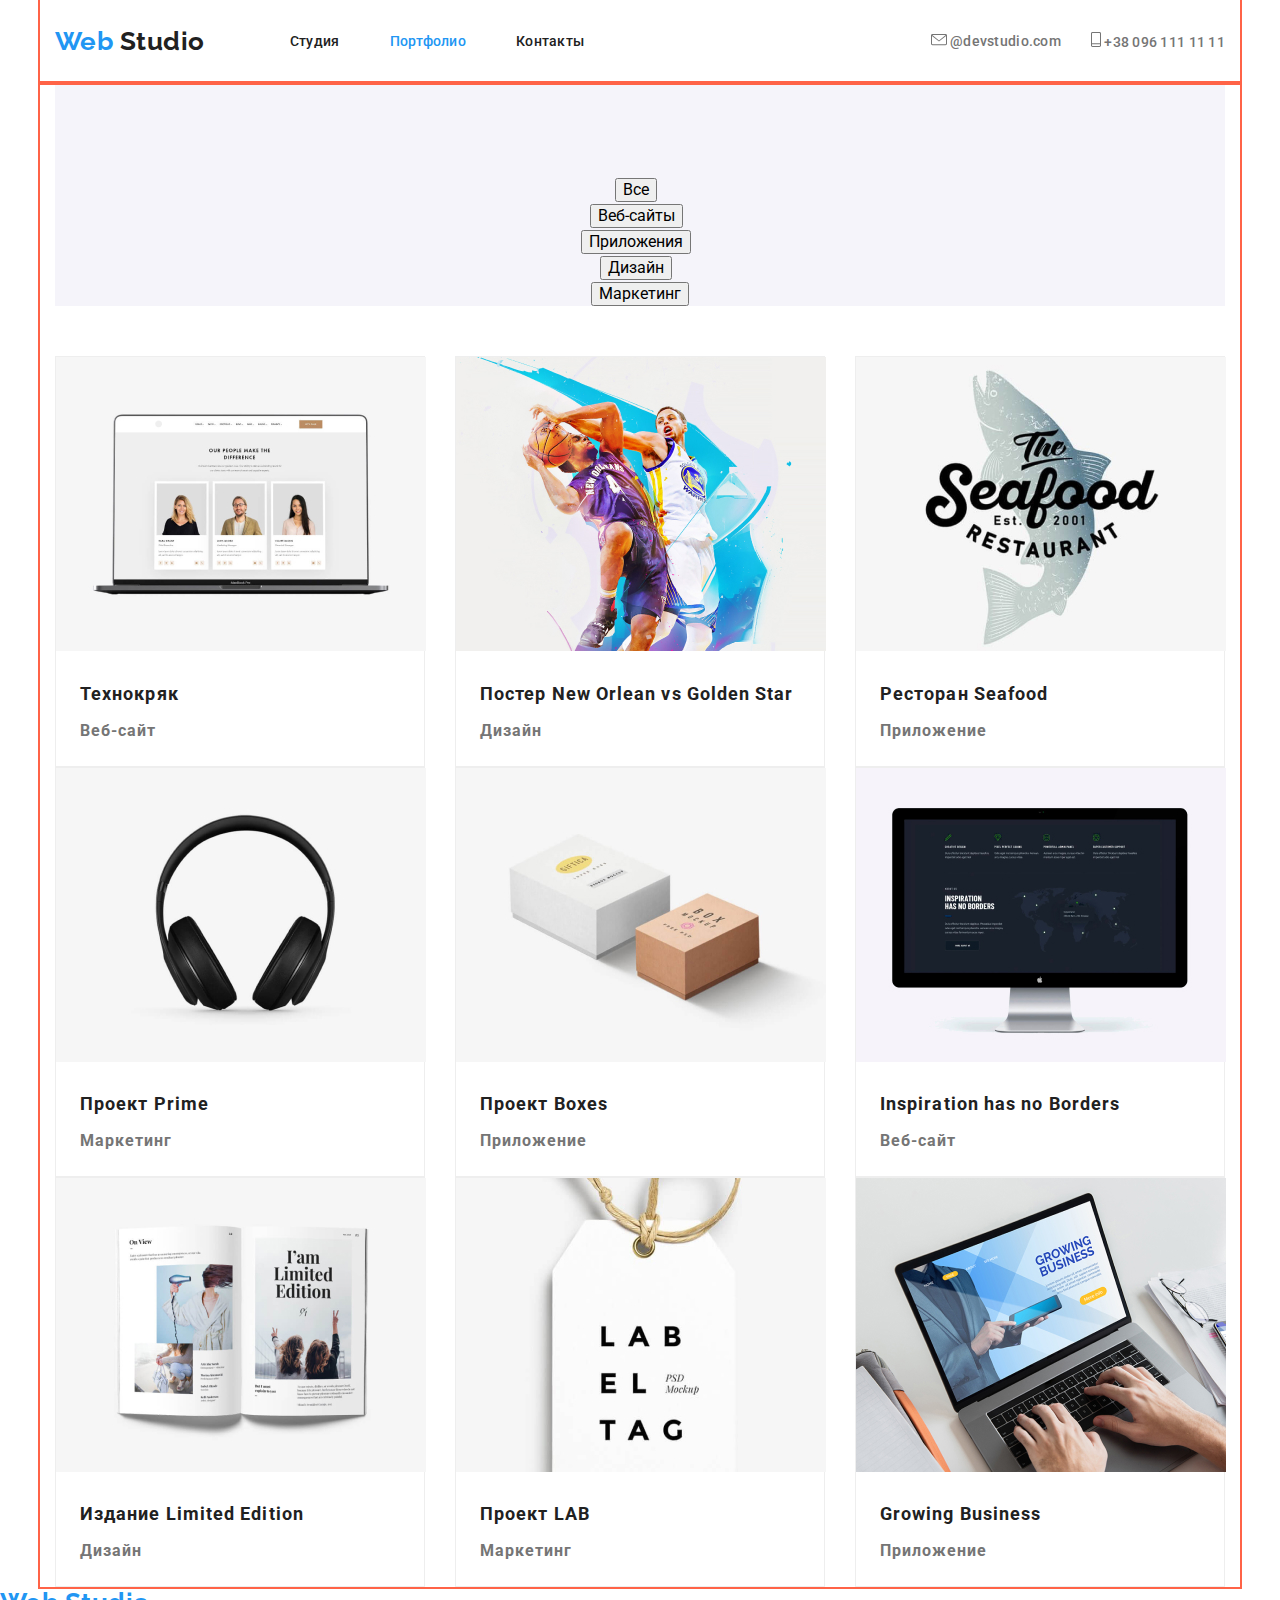
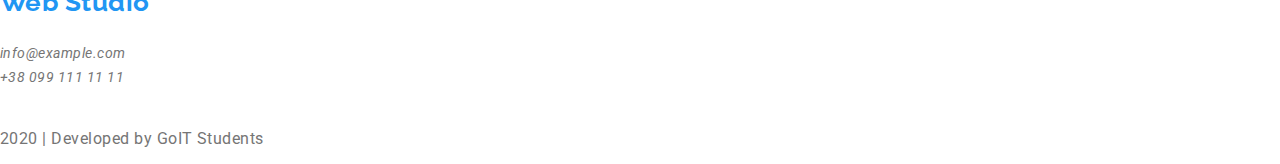
==== commit a9b13f92: "d" ====
--- a/portfolio.html
+++ b/portfolio.html
@@ -26,7 +26,7 @@
               <a href="./index.html" class="link">Студия</a>
             </li>
             <li class="item">
-              <a href="./portfolio.html" class="link link current">Портфолио</a>
+              <a href="./portfolio.html" class="link link-current">Портфолио</a>
             </li>
             <li class="item"><a href="" class="link">Контакты</a></li>
           </ul>
--- a/css/styles.css
+++ b/css/styles.css
@@ -1,17 +1,14 @@
-
 :root {
-  --primary-text-color: #a0a0a0;
+  --primary-text-color: #757575;
   --title-text-color: #212121;
   --white-title-text-color: #ffffff;
   --accent-color: #2196f3;
   --footer-text-color: rgba(255, 255, 255, 0.6);
-  --last-content: rgba(255, 255, 255, 0.4);
-  --portfolio-button: #F5F4FA;
+  --portfolio-button: #f5f4fa;
   --portfolio-text: #757575;
-  --background-color-footer: #2F303A;
-}
-
-
+  --background-color-footer: #2f303a;
+  --border-color-portfolio: #eeeeee;
+}
 
 .page {
   background-color: var(--white-title-text-color);
@@ -59,7 +56,6 @@
 .container.header {
   display: flex;
   align-items: center;
-
 }
 .site-nav {
   display: flex;
@@ -67,25 +63,24 @@
 }
 .site-nav .item:not(:last-child) {
   margin-right: 50px;
-} 
+}
 .site-nav .link {
   padding-top: 32px;
   padding-bottom: 32px;
   display: block;
   color: var(--title-text-color);
-  
+
   letter-spacing: 0.02em;
   text-decoration: none;
   font-weight: 500;
   font-size: 14px;
   line-height: 1.14;
-  
 }
 .site-nav .link:hover,
 .site-nav .link:focus {
   color: var(--accent-color);
 }
-.site-nav .link.current {
+.site-nav .link-current {
   color: var(--accent-color);
 }
 .auth-nav {
@@ -113,12 +108,22 @@
 .adress-link:focus {
   color: var(--accent-color);
 }
+.adress-logo {
+  margin-right: 10px;
+}
 
 /* main*/
 
 .hero {
   letter-spacing: 0.06em;
   text-align: center;
+}
+.hero-block {
+  max-width: 696px;
+  display: inline-block;
+  padding-top: 200px;
+  padding-bottom: 200px;
+  background-color: blue;
 }
 .hero .hero-title,
 .hero .hero-link {
@@ -131,15 +136,15 @@
   font-size: 44px;
   line-height: 1.36;
   text-transform: uppercase;
-
-  background-color: blue;
+  letter-spacing: 0.06em;
 }
 .hero .button {
   margin-top: 30px;
 
-  font-weight: 700;   
+  font-weight: 700;
   font-size: 16px;
   line-height: 1.87;
+  border: 1px solid;
 }
 .section-title {
   color: var(--title-text-color);
@@ -155,13 +160,13 @@
   margin-top: 0px;
   margin-bottom: 0px;
 }
-.section.team-section{
+.section.team-section {
   background-color: var(--portfolio-button);
 }
 
 /*advantages*/
 
-.advantages {
+.advantages-list {
   display: flex;
   padding-left: 0px;
 }
@@ -169,13 +174,12 @@
   margin-right: 30px;
 }
 .advantages-link {
-margin-left: auto;
-margin-right: auto;
-padding: 25px 100px;
-background-color: var(--portfolio-button);
-
-}
-.advantages .advantages-title {
+  margin-left: auto;
+  margin-right: auto;
+  padding: 25px 100px;
+  background-color: var(--portfolio-button);
+}
+.advantages .advantages-item-title {
   color: var(--title-text-color);
 
   margin-top: 30px;
@@ -187,7 +191,8 @@
 }
 .advantages-title {
   margin-top: 0px;
-  margin-bottom: 0px; 
+  margin-bottom: 0px;
+  display: none;
 }
 .advantages-text {
   font-size: 14px;
@@ -195,6 +200,10 @@
   margin-top: 10px;
   margin-bottom: 0px;
 }
+.advantages-item {
+  width: 270px;
+  list-style: none;
+}
 
 /*specialty*/
 
@@ -206,9 +215,14 @@
 .specialty .specialty-item:not(:last-child) {
   margin-right: 30px;
 }
+.specialty-item {
+  width: 370px;
+}
 .specialty-title {
-  color: var(--white-title-text-color); 
-  background-color: blue;
+  color: var(--white-title-text-color);
+  background-color: var(--background-color-footer);
+  padding-top: 27px;
+  padding-bottom: 27px;
 
   font-weight: 700;
   font-size: 14px;
@@ -228,6 +242,10 @@
 }
 .team .team-item:not(:last-child) {
   margin-right: 30px;
+}
+.team-item {
+  width: 270px;
+  background-color: var(--white-title-text-color);
 }
 .team-title {
   color: var(--title-text-color);
@@ -256,7 +274,6 @@
 .customers-link:hover,
 .customers-link:focus {
   color: var(--accent-color);
-  
 }
 .customers {
   margin-top: 50px;
@@ -275,16 +292,26 @@
   border-radius: 4px;
   padding: 10px 32px;
   min-width: 200px;
-
 }
 /*footer*/
 .footer {
   background-color: var(--background-color-footer);
 }
+.container.footer-blocks {
+  display: flex;
+  align-items: center;
+}
 .socials-link:hover,
 .socials-link:focus {
   color: var(--accent-color);
 }
+.footer-adress:hover,
+.footer-adress:focus {
+  color: var(--accent-color);
+}
+.footer-nav {
+  font-style: normal;
+}
 .footer-title {
   color: var(--white-title-text-color);
   font-size: 14px;
@@ -300,33 +327,24 @@
 .socials-link:focus {
   color: var(--accent-color);
 }
-.last-line {
-  font-size: 12px;
-  line-height: 2;
-  text-align: center;
-  letter-spacing: 0.03em;
-  margin-top: 0px;
-  margin-bottom: 0px;
-}
 
 /*portfolio*/
 
 .portfolio-main-title {
   margin-top: 0px;
   margin-bottom: 0px;
+  display: none;
 }
 .button-link {
   color: var(--title-text-color);
-  background-color: var(--portfolio-button)
+  background-color: var(--portfolio-button);
 
   font-weight: 500;
   font-size: 16px;
   line-height: 1.62;
   text-align: center;
-  display: flex;
   padding-left: 0px;
   padding-top: 94px;
-  justify-content: center;
 }
 .button-link .button-item:not(:last-child) {
   margin-right: 8px;
@@ -339,10 +357,13 @@
 }
 .portfolio-list .portfolio-item:not(:last-child) {
   margin-right: 30px;
-
 }
 .portfolio-list .portfolio-item:nth-child(3n) {
   margin-right: 0px;
+}
+.portfolio-item {
+  width: 370px;
+  border: 1px solid var(--border-color-portfolio);
 }
 .portfolio-titles {
   color: var(--title-text-color);
@@ -351,13 +372,19 @@
   font-size: 18px;
   line-height: 2;
   letter-spacing: 0.06em;
+  margin-top: 0px;
+  margin-bottom: 0px;
+  padding: 20px 24px 2px;
 }
 .portfolio-text {
   color: var(--portfolio-text);
   font-weight: 700;
-  font-size: 18px;
-  line-height: 2;
+  font-size: 16px;
+  line-height: 1.87;
   letter-spacing: 0.06em;
+  margin-top: 0px;
+  margin-bottom: 0px;
+  padding: 2px 24px 20px;
 }
 .portfolio-text-accent {
   color: var(--white-title-text-color);
@@ -365,8 +392,10 @@
 
   font-size: 18px;
   line-height: 1.56;
-  width: 322px;
+  display: none;
+  margin-top: 0px;
+  margin-bottom: 0px;
 }
 .portfolio-links {
   text-decoration: none;
-}+}
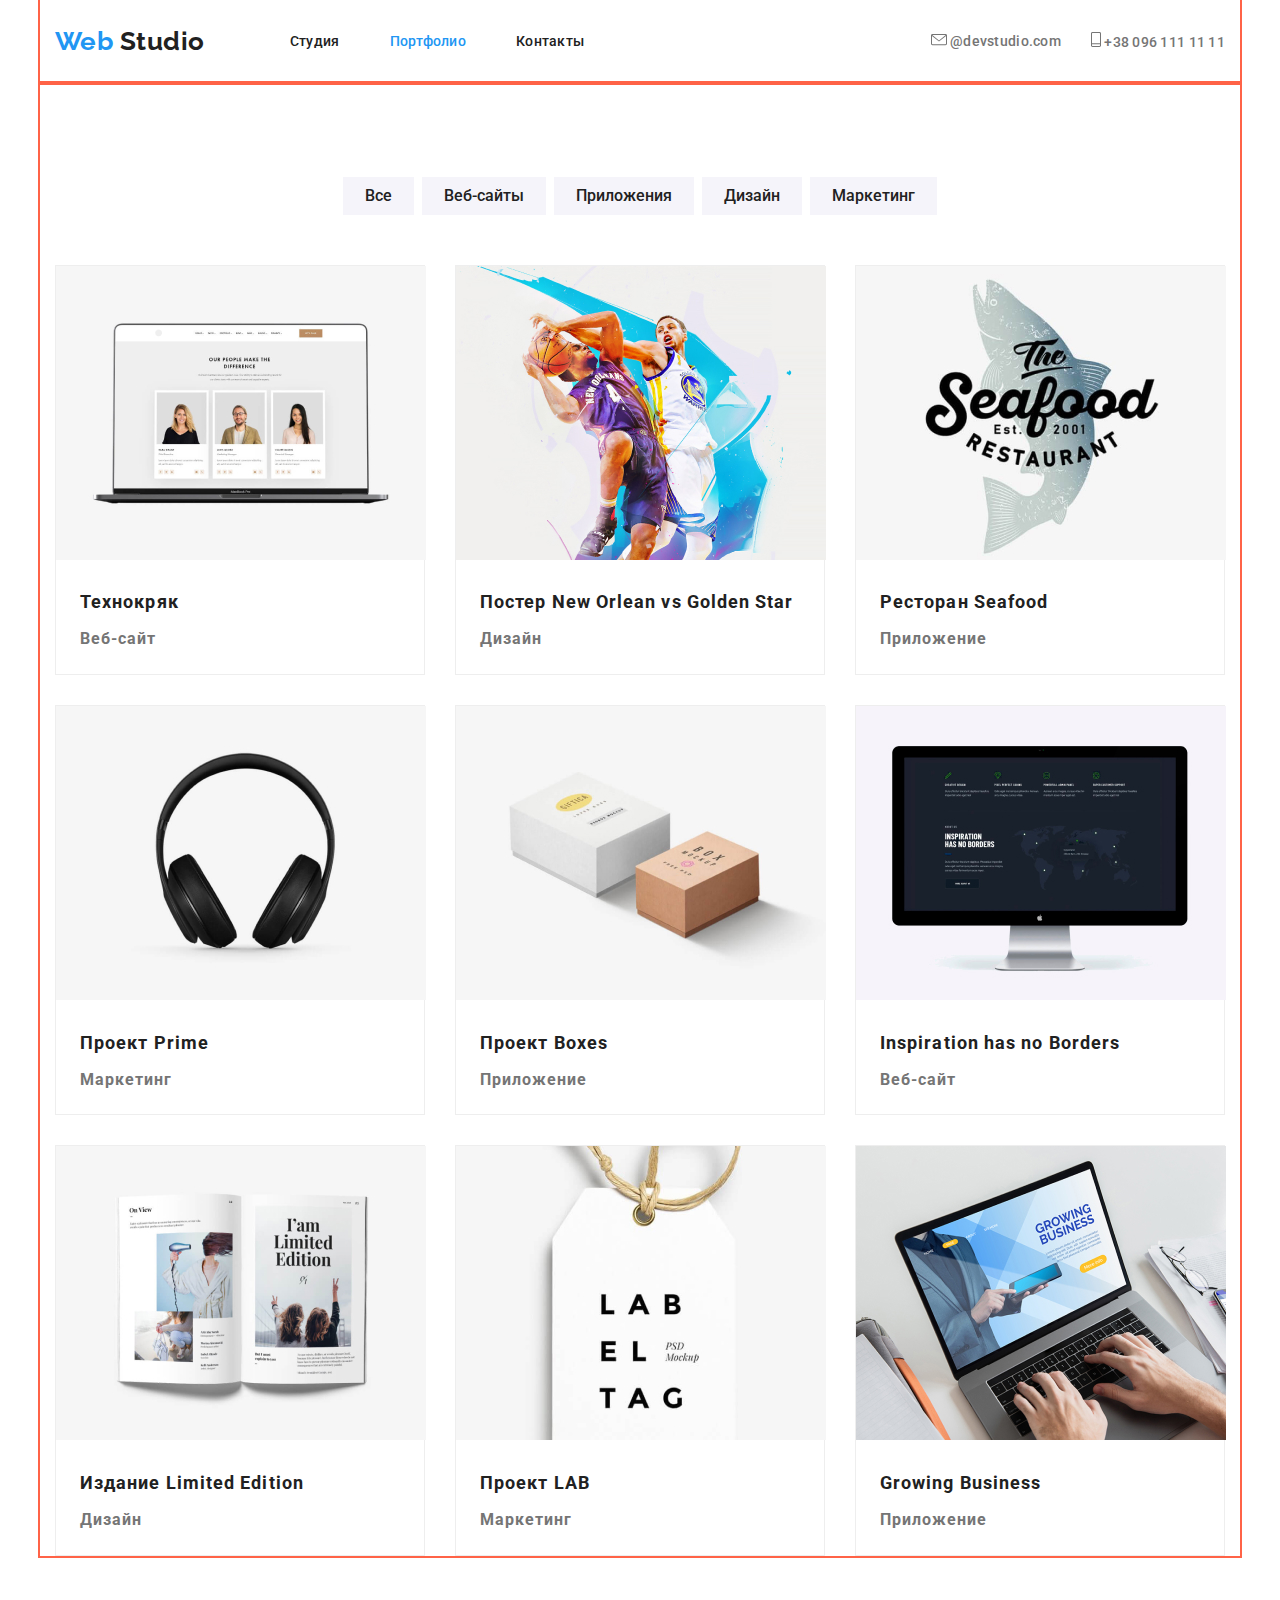
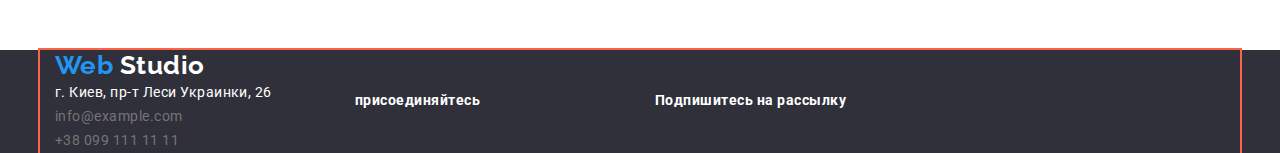
==== commit 11dc96ab: "last commit" ====
--- a/portfolio.html
+++ b/portfolio.html
@@ -49,17 +49,21 @@
       <section class="portfolio-page">
         <div class="container">
           <h1 class="portfolio-main-title">Портфолио</h1>
-          <ul class="button-link">
-            <li class="button-item"><button type="button">Все</button></li>
-            <li class="button-item">
-              <button type="button">Веб-сайты</button>
-            </li>
-            <li class="button-item">
-              <button type="button">Приложения</button>
-            </li>
-            <li class="button-item"><button type="button">Дизайн</button></li>
-            <li class="button-item">
-              <button type="button">Маркетинг</button>
+          <ul class="button-list">
+            <li class="button-item">
+              <button class="buttons" type="button">Все</button>
+            </li>
+            <li class="button-item">
+              <button class="buttons" type="button">Веб-сайты</button>
+            </li>
+            <li class="button-item">
+              <button class="buttons" type="button">Приложения</button>
+            </li>
+            <li class="button-item">
+              <button class="buttons" type="button">Дизайн</button>
+            </li>
+            <li class="button-item">
+              <button class="buttons" type="button">Маркетинг</button>
             </li>
           </ul>
           <ul class="portfolio-list">
@@ -177,33 +181,41 @@
         </div>
       </section>
     </main>
-    <footer>
-      <div>
-        <a href="./index.html" class="logo">Web Studio</a>
-        <address>
-          <span class="footer-title">г. Киев, пр-т Леси Украинки, 26</span>
-          <br />
-          <a href="info@example.com" class="footer-adress">info@example.com</a>
-          <br />
-          <a href="+380991111111" class="footer-adress">+38 099 111 11 11</a>
-        </address>
+    <footer class="footer">
+      <div class="container footer-blocks">
+        <div>
+          <a href="./index.html" class="logo"
+            >Web <span class="logo-color-footer">Studio</span></a
+          >
+          <address class="footer-nav">
+            <span class="footer-title">г. Киев, пр-т Леси Украинки, 26</span>
+            <br />
+            <a href="info@example.com" class="footer-adress"
+              >info@example.com</a
+            >
+            <br />
+            <a href="+380991111111" class="footer-adress">+38 099 111 11 11</a>
+          </address>
+        </div>
+        <div>
+          <b class="footer-title">присоединяйтесь</b>
+          <ul>
+            <li>
+              <a
+                href="#"
+                aria-label="ссылка на Instagram"
+                class="socials-link"
+              ></a>
+            </li>
+            <li><a href="#" aria-label="Twitter" class="socials-link"></a></li>
+            <li><a href="#" aria-label="Facebook" class="socials-link"></a></li>
+            <li><a href="#" aria-label="linkedin" class="socials-link"></a></li>
+          </ul>
+        </div>
+        <div>
+          <b class="footer-title">Подпишитесь на рассылку</b>
+        </div>
       </div>
-      <div>
-        <b class="footer-title">присоединяйтесь</b>
-        <ul>
-          <li>
-            <a
-              href=""
-              aria-label="ссылка на Instagram"
-              class="socials-link"
-            ></a>
-          </li>
-          <li><a href="" aria-label="Twitter" class="socials-link"></a></li>
-          <li><a href="" aria-label="Facebook" class="socials-link"></a></li>
-          <li><a href="" aria-label="linkedin" class="socials-link"></a></li>
-        </ul>
-      </div>
-      <p class="last-line">2020 | Developed by GoIT Students</p>
     </footer>
   </body>
 </html>
--- a/css/styles.css
+++ b/css/styles.css
@@ -22,6 +22,11 @@
   margin-top: 0px;
   margin-bottom: 0px;
 }
+.section-list {
+  margin-top: 50px;
+  display: flex;
+  padding-left: 0px;
+}
 .logo {
   color: var(--accent-color);
   font-family: Raleway, sans-serif;
@@ -146,6 +151,16 @@
   line-height: 1.87;
   border: 1px solid;
 }
+.button {
+  color: var(--white-title-text-color);
+  background-color: var(--accent-color);
+
+  display: inline-block;
+  text-decoration: none;
+  border-radius: 4px;
+  padding: 10px 32px;
+  min-width: 200px;
+}
 .section-title {
   color: var(--title-text-color);
 
@@ -166,10 +181,6 @@
 
 /*advantages*/
 
-.advantages-list {
-  display: flex;
-  padding-left: 0px;
-}
 .advantages .advantages-item:not(:last-child) {
   margin-right: 30px;
 }
@@ -207,11 +218,6 @@
 
 /*specialty*/
 
-.specialty {
-  margin-top: 50px;
-  display: flex;
-  padding-left: 0px;
-}
 .specialty .specialty-item:not(:last-child) {
   margin-right: 30px;
 }
@@ -235,11 +241,6 @@
 
 /*team*/
 
-.team {
-  margin-top: 50px;
-  display: flex;
-  padding-left: 0px;
-}
 .team .team-item:not(:last-child) {
   margin-right: 30px;
 }
@@ -275,24 +276,11 @@
 .customers-link:focus {
   color: var(--accent-color);
 }
-.customers {
-  margin-top: 50px;
-  display: flex;
-  padding-left: 0px;
-}
+
 .customers .customers-item:not(:last-child) {
   margin-right: 30px;
 }
-.button {
-  color: var(--white-title-text-color);
-  background-color: var(--accent-color);
-
-  display: inline-block;
-  text-decoration: none;
-  border-radius: 4px;
-  padding: 10px 32px;
-  min-width: 200px;
-}
+
 /*footer*/
 .footer {
   background-color: var(--background-color-footer);
@@ -301,6 +289,14 @@
   display: flex;
   align-items: center;
 }
+.footer-blocks div {
+  width: calc((50% - 45px) / 2);
+  margin-right: 30px;
+}
+.footer-blocks div:last-child {
+  width: calc(50% - 15px);
+  margin-right: 0px;
+}
 .socials-link:hover,
 .socials-link:focus {
   color: var(--accent-color);
@@ -329,23 +325,33 @@
 }
 
 /*portfolio*/
-
+.portfolio-page {
+  padding-bottom: 94px;
+}
 .portfolio-main-title {
   margin-top: 0px;
   margin-bottom: 0px;
   display: none;
 }
-.button-link {
-  color: var(--title-text-color);
-  background-color: var(--portfolio-button);
-
+.button-list {
+  padding-left: 0px;
+  padding-top: 94px;
+  display: flex;
+  justify-content: center;
+}
+.button-item:not(:last-child) {
+  margin-right: 8px;
+}
+.buttons {
+  padding: 6px 22px;
   font-weight: 500;
   font-size: 16px;
   line-height: 1.62;
-  text-align: center;
-  padding-left: 0px;
-  padding-top: 94px;
-}
+  color: var(--title-text-color);
+  background-color: var(--portfolio-button);
+  border-style: none;
+}
+
 .button-link .button-item:not(:last-child) {
   margin-right: 8px;
 }
@@ -357,10 +363,16 @@
 }
 .portfolio-list .portfolio-item:not(:last-child) {
   margin-right: 30px;
+  margin-bottom: 30px;
 }
 .portfolio-list .portfolio-item:nth-child(3n) {
   margin-right: 0px;
 }
+
+.portfolio-list .portfolio-item:nth-last-child(-n + 3) {
+  margin-bottom: 0px;
+}
+
 .portfolio-item {
   width: 370px;
   border: 1px solid var(--border-color-portfolio);
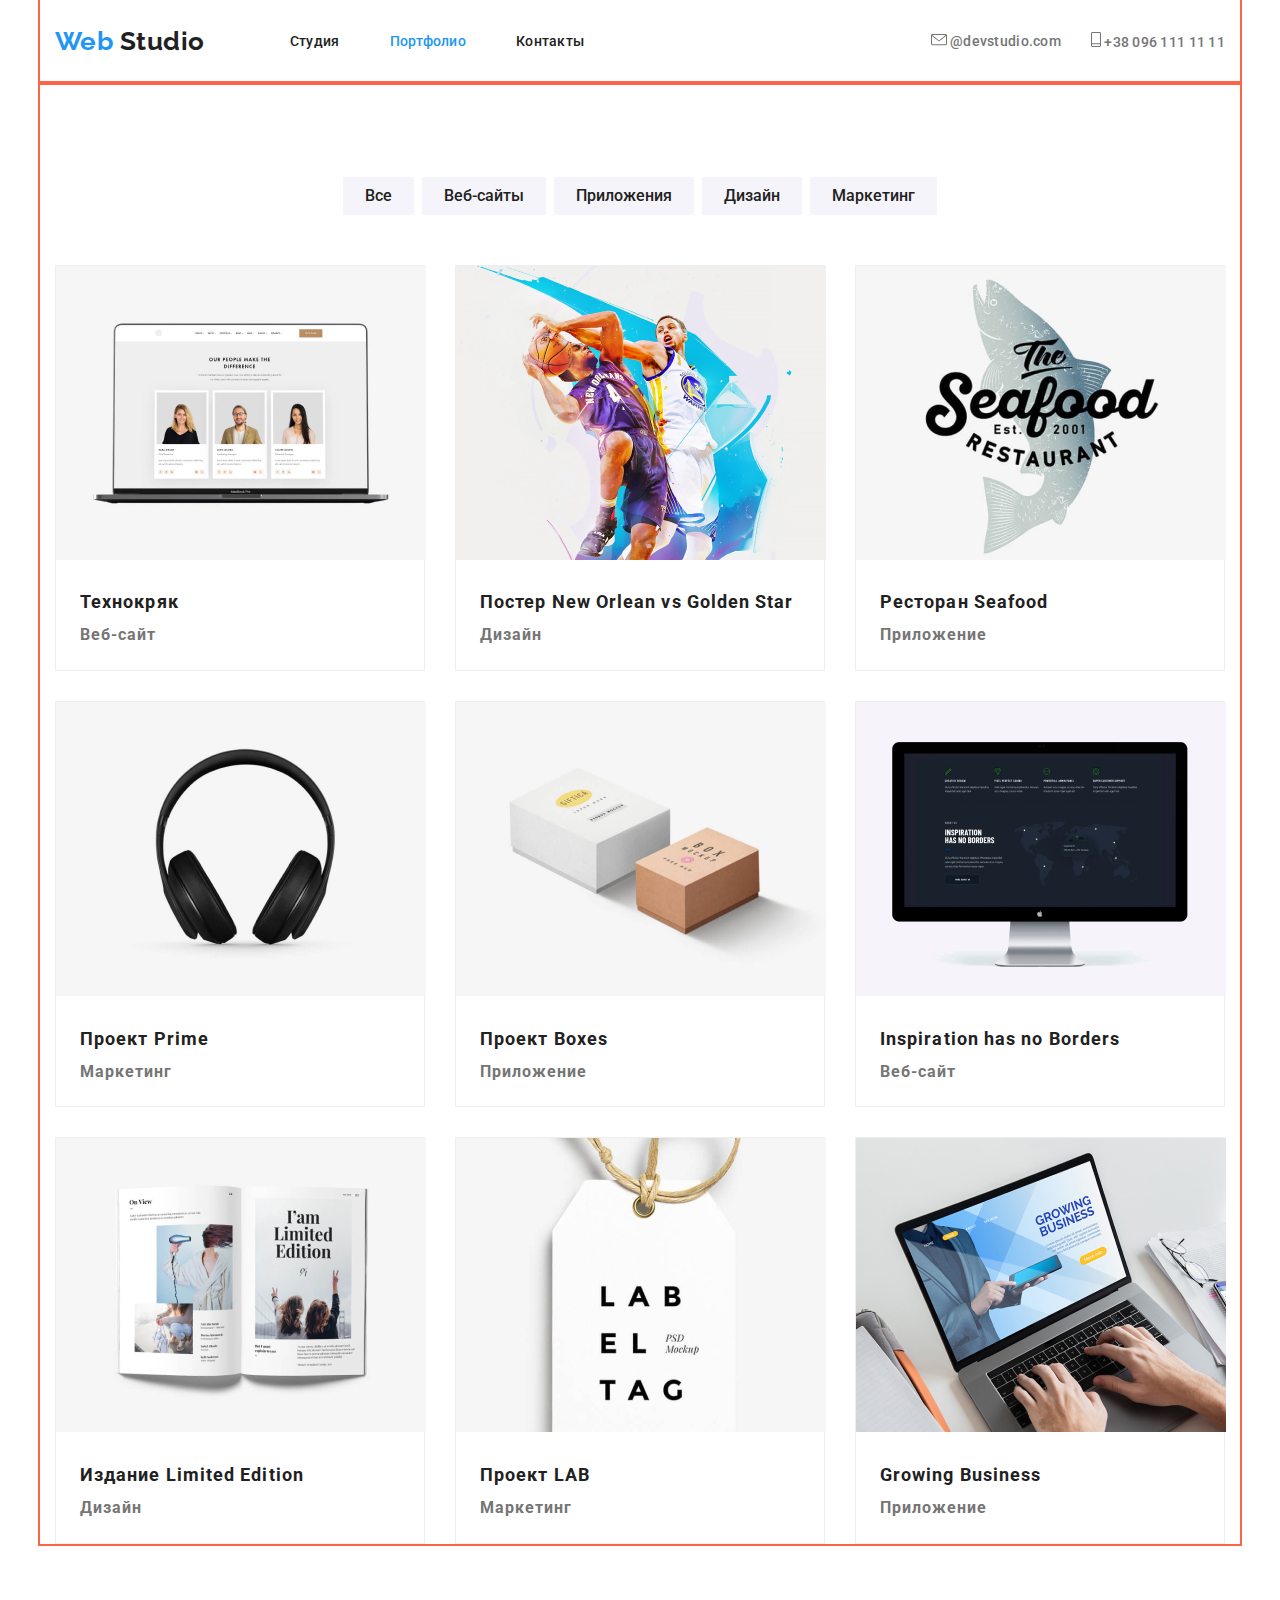
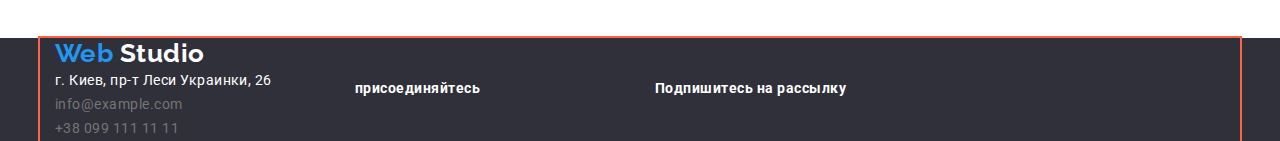
==== commit 051415f0: "last last commit" ====
--- a/portfolio.html
+++ b/portfolio.html
@@ -70,8 +70,10 @@
             <li class="portfolio-item">
               <a href="" class="portfolio-links">
                 <img src="./img/portfolio1.jpg" alt="" width="370" />
-                <h2 class="portfolio-titles">Технокряк</h2>
-                <p class="portfolio-text">Веб-сайт</p>
+                <div class="portfolio-list-text">
+                  <h2 class="portfolio-titles">Технокряк</h2>
+                  <p class="portfolio-text">Веб-сайт</p>
+                </div>
                 <p class="portfolio-text-accent">
                   Технокряк это современная площадка распространения
                   коронавируса. Компании используют эту платформу для цифрового
@@ -82,10 +84,12 @@
             <li class="portfolio-item">
               <a href="" class="portfolio-links">
                 <img src="./img/portfolio2.jpg" alt="" width="370" />
-                <h2 class="portfolio-titles">
-                  Постер New Orlean vs Golden Star
-                </h2>
-                <p class="portfolio-text">Дизайн</p>
+                <div class="portfolio-list-text">
+                  <h2 class="portfolio-titles">
+                    Постер New Orlean vs Golden Star
+                  </h2>
+                  <p class="portfolio-text">Дизайн</p>
+                </div>
                 <p class="portfolio-text-accent">
                   Технокряк это современная площадка распространения
                   коронавируса. Компании используют эту платформу для цифрового
@@ -96,8 +100,10 @@
             <li class="portfolio-item">
               <a href="" class="portfolio-links">
                 <img src="./img/portfolio3.jpg" alt="" width="370" />
-                <h2 class="portfolio-titles">Ресторан Seafood</h2>
-                <p class="portfolio-text">Приложение</p>
+                <div class="portfolio-list-text">
+                  <h2 class="portfolio-titles">Ресторан Seafood</h2>
+                  <p class="portfolio-text">Приложение</p>
+                </div>
                 <p class="portfolio-text-accent">
                   Технокряк это современная площадка распространения
                   коронавируса. Компании используют эту платформу для цифрового
@@ -108,8 +114,10 @@
             <li class="portfolio-item">
               <a href="" class="portfolio-links">
                 <img src="./img/portfolio4.jpg" alt="" width="370" />
-                <h2 class="portfolio-titles">Проект Prime</h2>
-                <p class="portfolio-text">Маркетинг</p>
+                <div class="portfolio-list-text">
+                  <h2 class="portfolio-titles">Проект Prime</h2>
+                  <p class="portfolio-text">Маркетинг</p>
+                </div>
                 <p class="portfolio-text-accent">
                   Технокряк это современная площадка распространения
                   коронавируса. Компании используют эту платформу для цифрового
@@ -120,8 +128,10 @@
             <li class="portfolio-item">
               <a href="" class="portfolio-links">
                 <img src="./img/portfolio5.jpg" alt="" width="370" />
-                <h2 class="portfolio-titles">Проект Boxes</h2>
-                <p class="portfolio-text">Приложение</p>
+                <div class="portfolio-list-text">
+                  <h2 class="portfolio-titles">Проект Boxes</h2>
+                  <p class="portfolio-text">Приложение</p>
+                </div>
                 <p class="portfolio-text-accent">
                   Технокряк это современная площадка распространения
                   коронавируса. Компании используют эту платформу для цифрового
@@ -132,8 +142,10 @@
             <li class="portfolio-item">
               <a href="" class="portfolio-links">
                 <img src="./img/portfolio6.jpg" alt="" width="370" />
-                <h2 class="portfolio-titles">Inspiration has no Borders</h2>
-                <p class="portfolio-text">Веб-сайт</p>
+                <div class="portfolio-list-text">
+                  <h2 class="portfolio-titles">Inspiration has no Borders</h2>
+                  <p class="portfolio-text">Веб-сайт</p>
+                </div>
                 <p class="portfolio-text-accent">
                   Технокряк это современная площадка распространения
                   коронавируса. Компании используют эту платформу для цифрового
@@ -144,8 +156,10 @@
             <li class="portfolio-item">
               <a href="" class="portfolio-links">
                 <img src="./img/portfolio7.jpg" alt="" width="370" />
-                <h2 class="portfolio-titles">Издание Limited Edition</h2>
-                <p class="portfolio-text">Дизайн</p>
+                <div class="portfolio-list-text">
+                  <h2 class="portfolio-titles">Издание Limited Edition</h2>
+                  <p class="portfolio-text">Дизайн</p>
+                </div>
                 <p class="portfolio-text-accent">
                   Технокряк это современная площадка распространения
                   коронавируса. Компании используют эту платформу для цифрового
@@ -156,8 +170,10 @@
             <li class="portfolio-item">
               <a href="" class="portfolio-links">
                 <img src="./img/portfolio8.jpg" alt="" width="370" />
-                <h2 class="portfolio-titles">Проект LAB</h2>
-                <p class="portfolio-text">Маркетинг</p>
+                <div class="portfolio-list-text">
+                  <h2 class="portfolio-titles">Проект LAB</h2>
+                  <p class="portfolio-text">Маркетинг</p>
+                </div>
                 <p class="portfolio-text-accent">
                   Технокряк это современная площадка распространения
                   коронавируса. Компании используют эту платформу для цифрового
@@ -168,8 +184,11 @@
             <li class="portfolio-item">
               <a href="" class="portfolio-links">
                 <img src="./img/portfolio9.jpg" alt="" width="370" />
-                <h2 class="portfolio-titles">Growing Business</h2>
-                <p class="portfolio-text">Приложение</p>
+                <div class="portfolio-list-text">
+                  <h2 class="portfolio-titles">Growing Business</h2>
+                  <p class="portfolio-text">Приложение</p>
+                </div>
+
                 <p class="portfolio-text-accent">
                   Технокряк это современная площадка распространения
                   коронавируса. Компании используют эту платформу для цифрового
--- a/css/styles.css
+++ b/css/styles.css
@@ -377,6 +377,9 @@
   width: 370px;
   border: 1px solid var(--border-color-portfolio);
 }
+.portfolio-list-text {
+  padding: 20px 24px;
+}
 .portfolio-titles {
   color: var(--title-text-color);
 
@@ -386,7 +389,6 @@
   letter-spacing: 0.06em;
   margin-top: 0px;
   margin-bottom: 0px;
-  padding: 20px 24px 2px;
 }
 .portfolio-text {
   color: var(--portfolio-text);
@@ -396,7 +398,6 @@
   letter-spacing: 0.06em;
   margin-top: 0px;
   margin-bottom: 0px;
-  padding: 2px 24px 20px;
 }
 .portfolio-text-accent {
   color: var(--white-title-text-color);
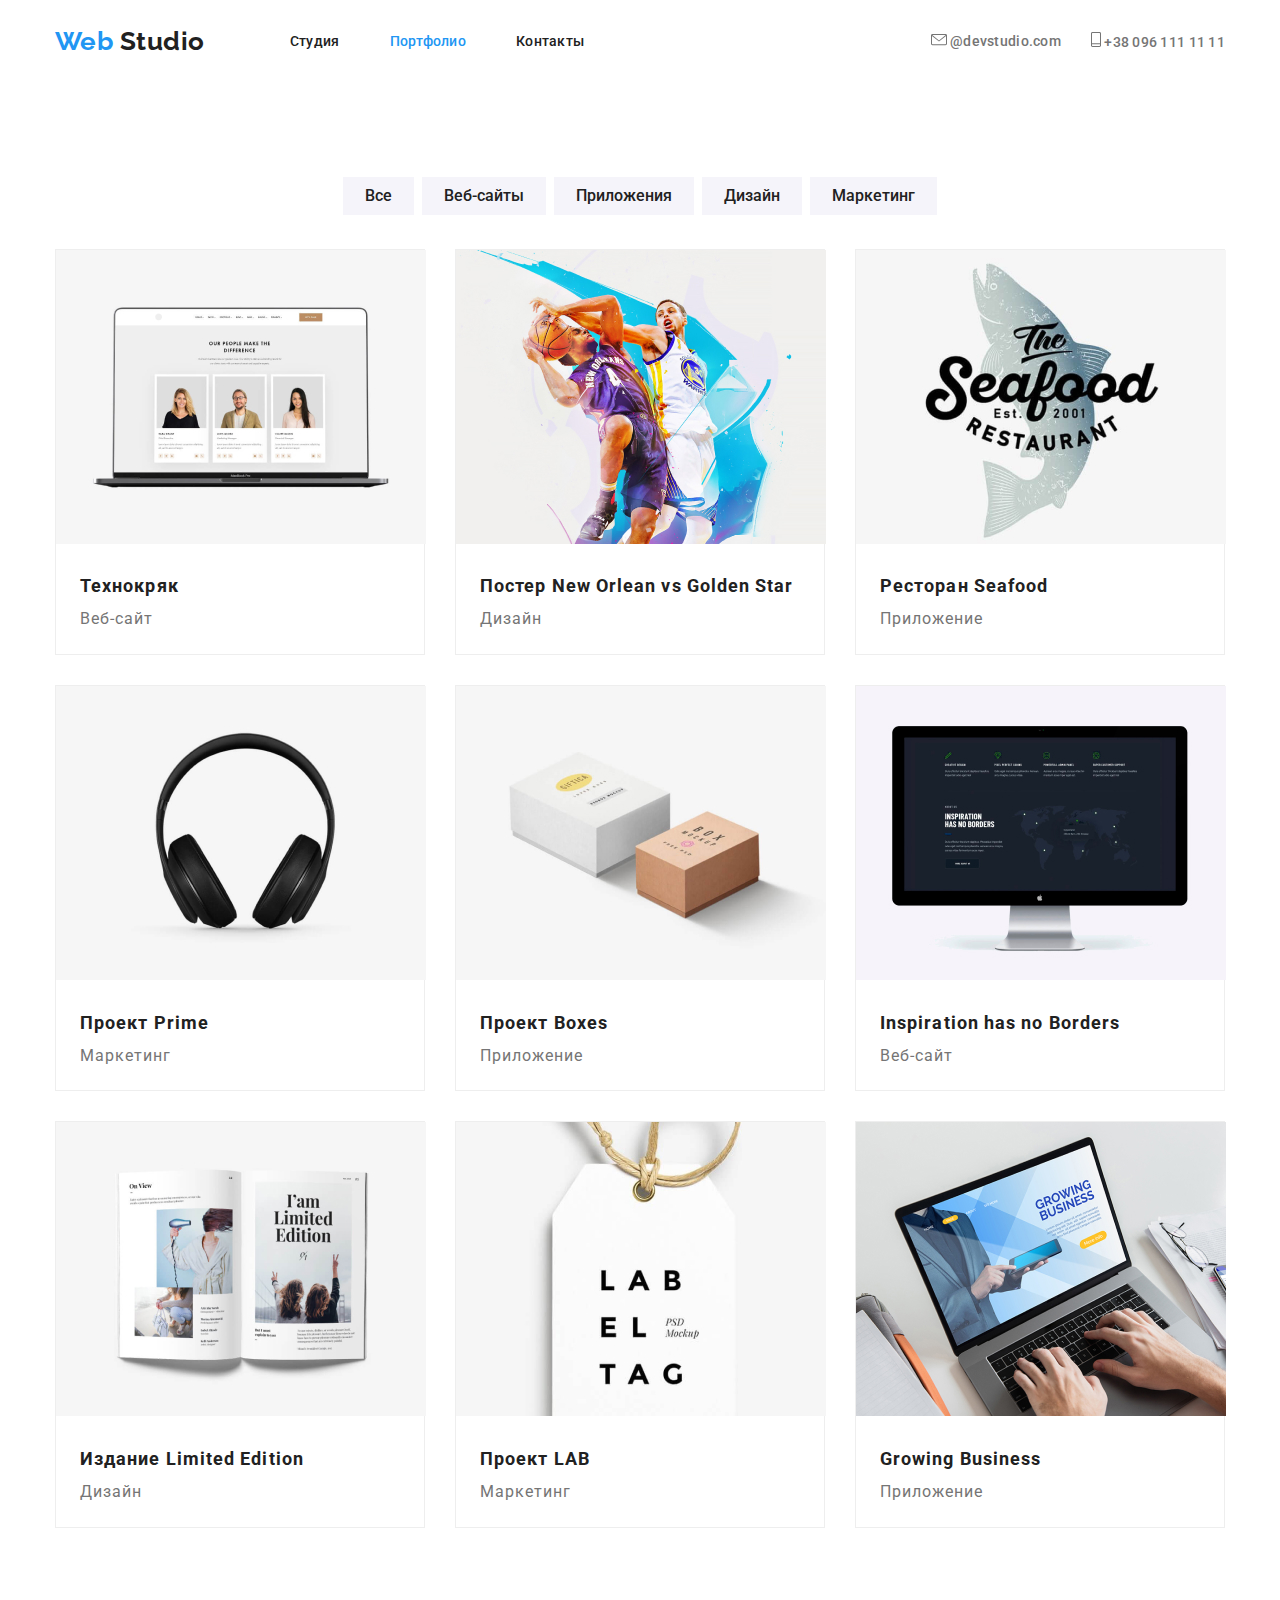
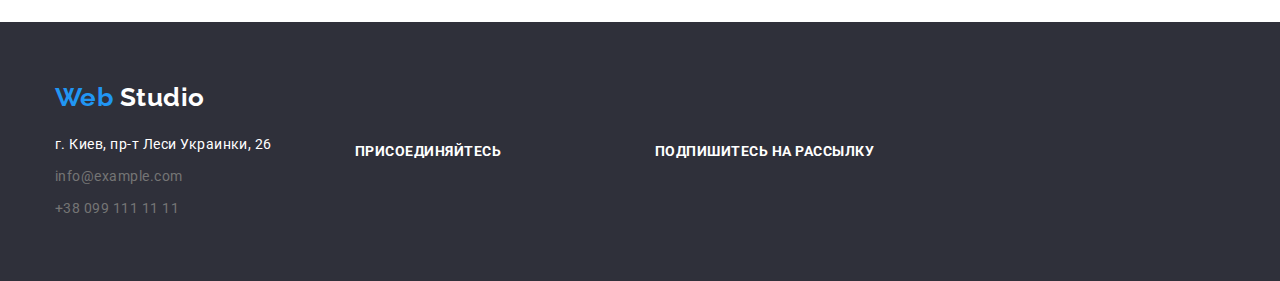
==== commit 0dcbe139: "3 home work" ====
--- a/portfolio.html
+++ b/portfolio.html
@@ -46,8 +46,8 @@
       </div>
     </header>
     <main>
-      <section class="portfolio-page">
-        <div class="container">
+      <section class="section portfolio-page">
+        <div class="container portfolio-container">
           <h1 class="portfolio-main-title">Портфолио</h1>
           <ul class="button-list">
             <li class="button-item">
@@ -202,8 +202,8 @@
     </main>
     <footer class="footer">
       <div class="container footer-blocks">
-        <div>
-          <a href="./index.html" class="logo"
+        <div class="footer-container">
+          <a href="./index.html" class="logo logo-footer"
             >Web <span class="logo-color-footer">Studio</span></a
           >
           <address class="footer-nav">
@@ -217,7 +217,7 @@
           </address>
         </div>
         <div>
-          <b class="footer-title">присоединяйтесь</b>
+          <b class="footer-title uppercase">присоединяйтесь</b>
           <ul>
             <li>
               <a
@@ -232,7 +232,7 @@
           </ul>
         </div>
         <div>
-          <b class="footer-title">Подпишитесь на рассылку</b>
+          <b class="footer-title uppercase">Подпишитесь на рассылку</b>
         </div>
       </div>
     </footer>
--- a/css/styles.css
+++ b/css/styles.css
@@ -23,7 +23,6 @@
   margin-bottom: 0px;
 }
 .section-list {
-  margin-top: 50px;
   display: flex;
   padding-left: 0px;
 }
@@ -49,11 +48,20 @@
   width: 1200px;
   padding-left: 15px;
   padding-right: 15px;
-  outline: 2px solid tomato;
 }
 .section {
   padding-top: 94px;
   padding-bottom: 94px;
+}
+.visually-hidden {
+  position: absolute !important;
+  clip: rect(1px 1px 1px 1px); /* IE6, IE7 */
+  clip: rect(1px, 1px, 1px, 1px);
+  padding: 0 !important;
+  border: 0 !important;
+  height: 1px !important;
+  width: 1px !important;
+  overflow: hidden;
 }
 
 /*site-nav*/
@@ -122,16 +130,18 @@
 .hero {
   letter-spacing: 0.06em;
   text-align: center;
+  max-width: 1600px;
+  margin-left: auto;
+  margin-right: auto;
+  padding: 200px 452px;
+  background-color: blue;
 }
 .hero-block {
   max-width: 696px;
-  display: inline-block;
-  padding-top: 200px;
-  padding-bottom: 200px;
-  background-color: blue;
+  display: block;
 }
 .hero .hero-title,
-.hero .hero-link {
+.hero .button {
   color: var(--white-title-text-color);
 }
 .hero .hero-title {
@@ -143,24 +153,25 @@
   text-transform: uppercase;
   letter-spacing: 0.06em;
 }
-.hero .button {
+.button {
+  color: var(--white-title-text-color);
+  background-color: var(--accent-color);
+  border: 1px solid var(--accent-color);
   margin-top: 30px;
-
+  display: inline-block;
+  text-decoration: none;
   font-weight: 700;
   font-size: 16px;
   line-height: 1.87;
-  border: 1px solid;
-}
-.button {
-  color: var(--white-title-text-color);
-  background-color: var(--accent-color);
-
-  display: inline-block;
-  text-decoration: none;
   border-radius: 4px;
   padding: 10px 32px;
   min-width: 200px;
 }
+.button:hover,
+.button:focus {
+  color: var(--accent-color);
+  background-color: var(--white-title-text-color);
+}
 .section-title {
   color: var(--title-text-color);
 
@@ -169,11 +180,7 @@
   line-height: 1.17;
   text-align: center;
   margin-top: 0px;
-  margin-bottom: 0px;
-}
-.section-title.skills {
-  margin-top: 0px;
-  margin-bottom: 0px;
+  margin-bottom: 50px;
 }
 .section.team-section {
   background-color: var(--portfolio-button);
@@ -282,6 +289,17 @@
 }
 
 /*footer*/
+.footer-container {
+  display: block;
+  margin-top: 60px;
+  margin-bottom: 60px;
+  font-size: 14px;
+  line-height: 1.71;
+}
+.logo-footer {
+  padding-bottom: 20px;
+  display: block;
+}
 .footer {
   background-color: var(--background-color-footer);
 }
@@ -313,11 +331,19 @@
   font-size: 14px;
   line-height: 1.71;
 }
+.footer-title.uppercase {
+  text-transform: uppercase;
+  font-weight: bold;
+  font-size: 14px;
+  line-height: 1.14;
+}
 .footer-adress {
   color: var(--primary-text-color);
   font-size: 14px;
   line-height: 1.71;
   text-decoration: none;
+  display: inline-block;
+  margin-top: 8px;
 }
 .socials-link:hover,
 .socials-link:focus {
@@ -325,6 +351,7 @@
 }
 
 /*portfolio*/
+
 .portfolio-page {
   padding-bottom: 94px;
 }
@@ -335,7 +362,7 @@
 }
 .button-list {
   padding-left: 0px;
-  padding-top: 94px;
+  padding-bottom: 34px;
   display: flex;
   justify-content: center;
 }
@@ -356,7 +383,6 @@
   margin-right: 8px;
 }
 .portfolio-list {
-  padding-top: 50px;
   padding-left: 0px;
   display: flex;
   flex-wrap: wrap;
@@ -392,7 +418,6 @@
 }
 .portfolio-text {
   color: var(--portfolio-text);
-  font-weight: 700;
   font-size: 16px;
   line-height: 1.87;
   letter-spacing: 0.06em;
